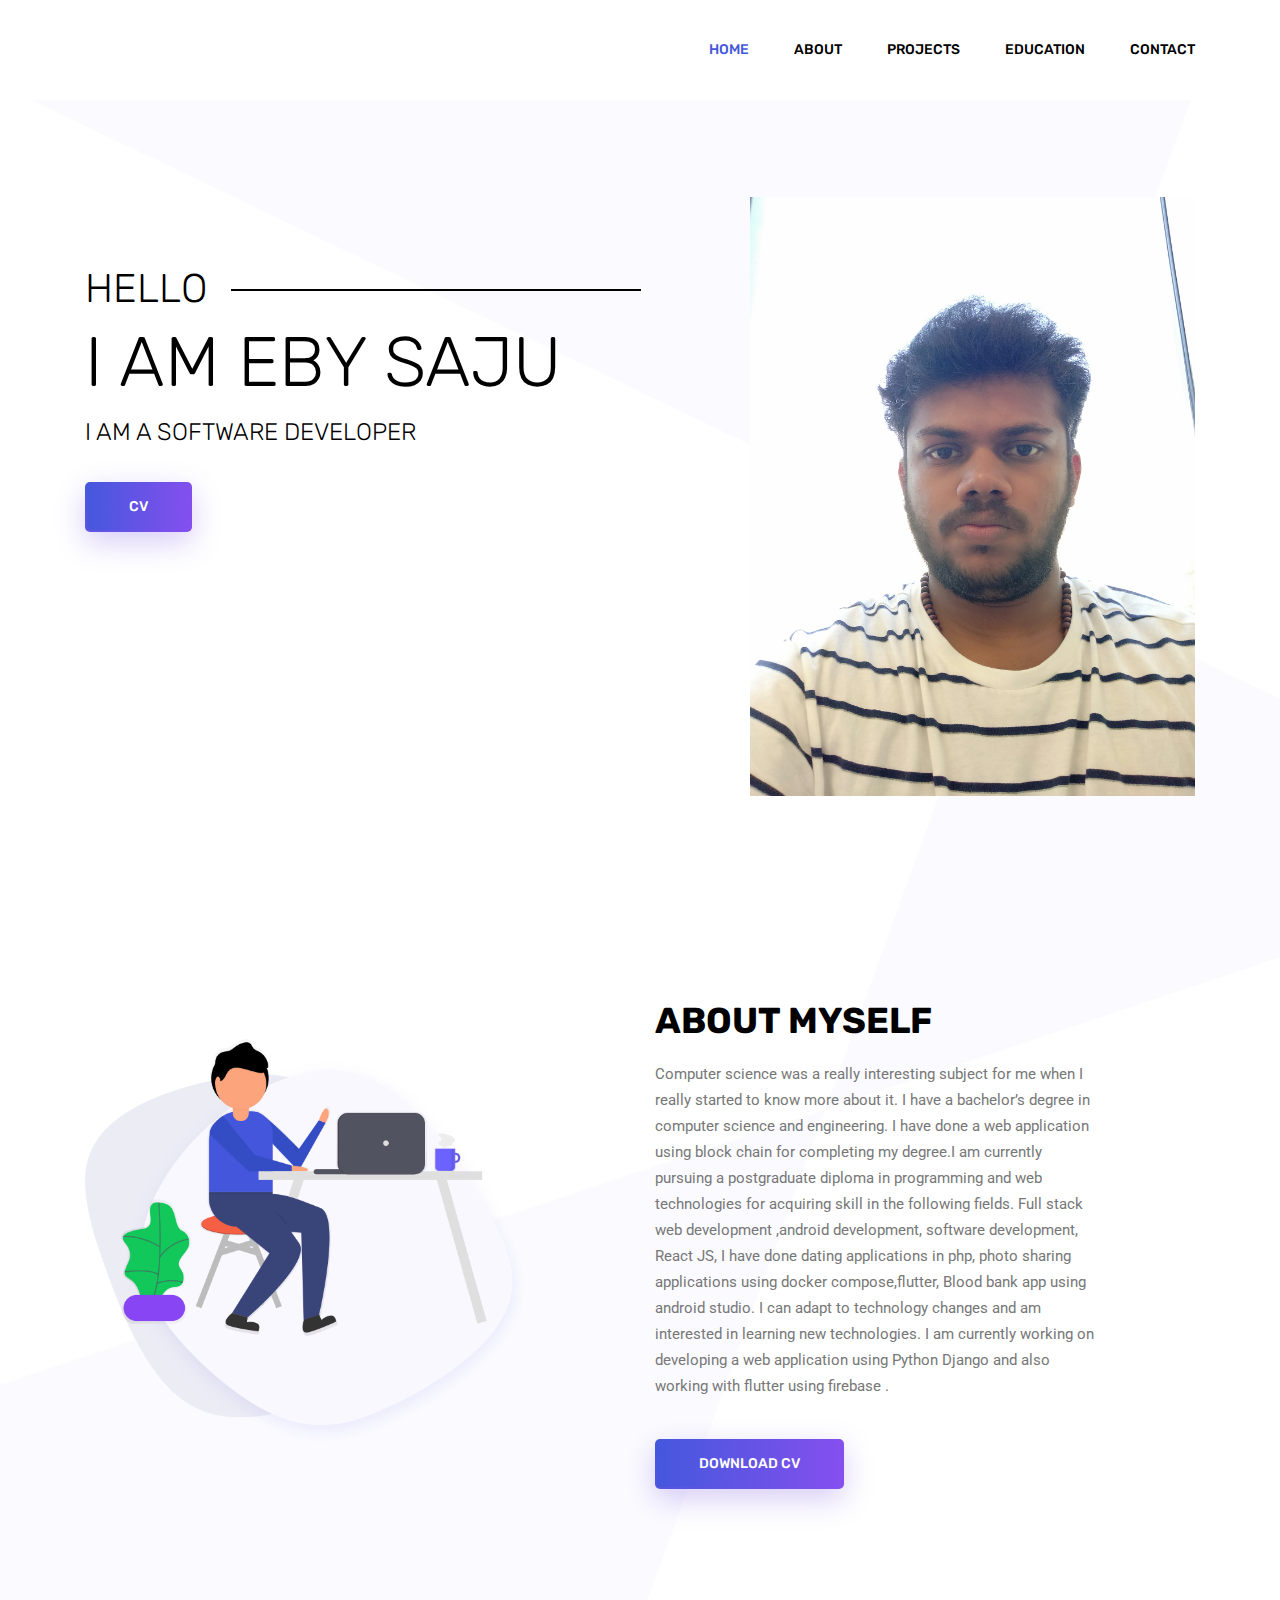
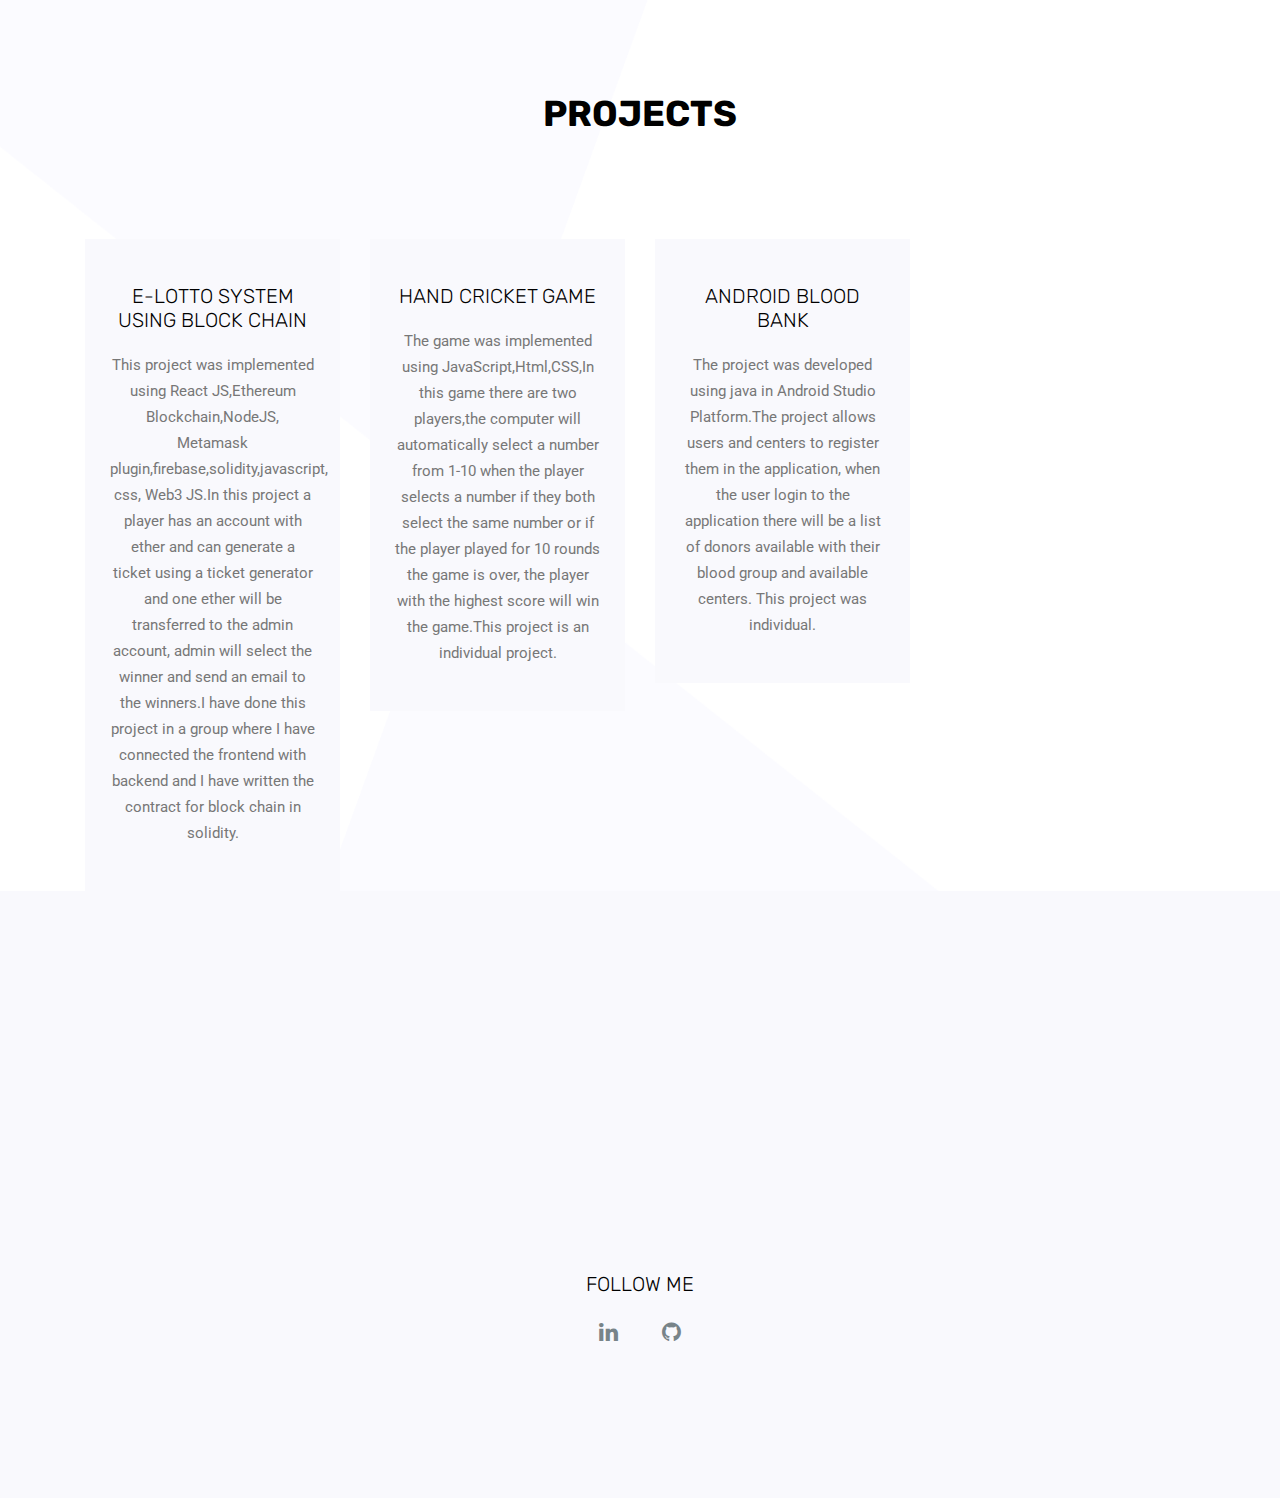
==== index.html @ 3477c59a "portfolio" ====
<!doctype html>
<html lang="en">

<head>
	<!-- Required meta tags -->
	<meta charset="utf-8">
	<meta name="viewport" content="width=device-width, initial-scale=1, shrink-to-fit=no">
	<link rel="icon" href="img/favicon.png" type="image/png">
	<title>Eby Saju| Portfolio</title>
	<!-- Bootstrap CSS -->
	<link rel="stylesheet" href="css/bootstrap.css">
	<link rel="stylesheet" href="vendors/linericon/style.css">
	<link rel="stylesheet" href="css/font-awesome.min.css">
	<link rel="stylesheet" href="vendors/owl-carousel/owl.carousel.min.css">
	<link rel="stylesheet" href="css/magnific-popup.css">
	<link rel="stylesheet" href="vendors/nice-select/css/nice-select.css">
	<!-- main css -->
	<link rel="stylesheet" href="css/style.css">
</head>

<body>

	<!--================ Start Header Area =================-->
	<header class="header_area">
		<div class="main_menu">
			<nav class="navbar navbar-expand-lg navbar-light">
				<div class="container">
					
					<button class="navbar-toggler" type="button" data-toggle="collapse" data-target="#navbarSupportedContent"
					 aria-controls="navbarSupportedContent" aria-expanded="false" aria-label="Toggle navigation">
						<span class="icon-bar"></span>
						<span class="icon-bar"></span>
						<span class="icon-bar"></span>
					</button>
					<!-- Collect the nav links, forms, and other content for toggling -->
					<div class="collapse navbar-collapse offset" id="navbarSupportedContent">
						<ul class="nav navbar-nav menu_nav justify-content-end">
							<li class="nav-item active"><a class="nav-link" href="index.html">Home</a></li>
							<li class="nav-item"><a class="nav-link" href="about.html">About</a></li>
							<li class="nav-item"><a class="nav-link" href="services.html">Projects</a></li>
							<li class="nav-item"><a class="nav-link" href="education.html">Education</a></li>
				
							<li class="nav-item"><a class="nav-link" href="contact.html">Contact</a></li>
						</ul>
					</div>
				</div>
			</nav>
		</div>
	</header>
	<!--================ End Header Area =================-->

	<!--================ Start Home Banner Area =================-->
	<section class="home_banner_area">
		<div class="banner_inner">
			<div class="container">
				<div class="row">
					<div class="col-lg-7">
						<div class="banner_content">
							<h3 class="text-uppercase">Hello</h3>
							<h1 class="text-uppercase">I am Eby Saju</h1>
							<h5 class="text-uppercase"> I am a software developer</h5>
							<div class="d-flex align-items-center">
								<a class="primary_btn" href="img/EbySaju_CV.pdf"><span>CV</span></a>
								
							</div>
						</div>
					</div>
					<div class="col-lg-5">
						<div class="home_right_img">
							<img class="" src="img/banner/eby.jpg" alt=" ">
						</div>
					</div>
				</div>
			</div>
		</div>
	</section>
	<!--================ End Home Banner Area =================-->

	<!--================ Start About Us Area =================-->
	<section class="about_area section_gap">
		<div class="container">
			<div class="row justify-content-start align-items-center">
				<div class="col-lg-5">
					<div class="about_img">
						<img class="" src="img/about-us.png" alt="">
					</div>
				</div>

				<div class="offset-lg-1 col-lg-5">
					<div class="main_title text-left">
						<h2>
							about 
							myself</h2>
						
						<p>
							Computer science was a really interesting subject for me when I really started to know more about it. I have a  bachelor’s degree  in computer science and engineering. I have done a web application using block chain for completing my degree.I am currently pursuing a postgraduate diploma  in programming and web technologies for acquiring skill in the following fields. Full stack web development ,android development, software development, React JS, I have done dating applications in php, photo sharing applications using docker compose,flutter, Blood bank app using android studio. I can adapt to technology changes and am interested in learning new technologies. I am currently working on developing a web application using  Python Django and also working with flutter using firebase .

						</p>
						<a class="primary_btn" href="img/EbySaju_CV.pdf"><span>Download CV</span></a>
					</div>
				</div>
			</div>
		</div>
	</section>
	<!--================ End About Us Area =================-->

	<!--================ Srart Brand Area =================-->
	
	<!--================ End Brand Area =================-->

	<!--================ Start Features Area =================-->
	<section class="features_area">
		<div class="container">
			<div class="row justify-content-center">
				<div class="col-lg-8 text-center">
					<div class="main_title">
						<h2>Projects </h2>
						
					</div>
				</div>
			</div>
			<div class="row feature_inner">
				<div class="col-lg-3 col-md-6">
					<div class="feature_item">
						<!--<img src="img/services/s1.png" alt="">-->
						<h4>E-Lotto System Using Block Chain</h4>
						<p>This project was implemented using React JS,Ethereum Blockchain,NodeJS, 
						Metamask plugin,firebase,solidity,javascript, css,
						Web3 JS.In this project a player has an account with ether and can generate a ticket using a ticket generator and one ether will be transferred to the admin account, admin will select the winner and send an email to the winners.I have done this project in a group where I have connected the frontend with backend and I have written the contract for block chain in solidity.
						</p>
					</div>
				</div>
				<div class="col-lg-3 col-md-6">
					<div class="feature_item">
						<!--<img src="img/services/s2.png" alt="">-->
						<h4> Hand Cricket game </h4>
						<p>The game was implemented using JavaScript,Html,CSS,In this game there are two players,the computer will automatically select a number from 1-10  when the player selects a number if they both select the same number or if the player played for 10 rounds the game is over, the player with the highest score will win the game.This project is an individual project.
						</p>
					</div>
				</div>
				<div class="col-lg-3 col-md-6">
					<div class="feature_item">
						<!--<img src="img/services/s3.png" alt="">-->
						<h4>Android Blood Bank </h4>
						<p>The project was developed using java in Android Studio Platform.The project allows users and centers to register them in the application, when the user login to the application  there will be a  list of donors available with their blood group and available centers. This project was individual.</p>
					</div>
				</div>
				
			</div>
		</div>
	</section>
	
	<!--================End Portfolio Area =================-->

	<!--================ Start Testimonial Area =================-->

	<!--================ End Testimonial Area =================-->

	<!--================ Start Newsletter Area =================-->
	
	<!--================ End Newsletter Area =================-->

	<!--================Footer Area =================-->
	<footer class="footer_area">
		<div class="container">
			<div class="row justify-content-center">
				<div class="col-lg-12">
					<div class="footer_top flex-column">
						<div class="footer_logo">
							<a href="#">
								<img src="img/logo.png" alt="">
							</a>
							<h4>Follow Me</h4>
						</div>
						<div class="footer_social">
							<a href="https://www.linkedin.com/in/ebysaju/"><i class="fa fa-linkedin"></i></a>
							<a href="https://github.com/EBYSAJU"><i class="fa fa-github"></i></a>
							
						</div>
					</div>
				</div>
			</div>
			
		</div>
	</footer>
	<!--================End Footer Area =================-->

	<!-- Optional JavaScript -->
	<!-- jQuery first, then Popper.js, then Bootstrap JS -->
	<script src="js/jquery-3.2.1.min.js"></script>
	<script src="js/popper.js"></script>
	<script src="js/bootstrap.min.js"></script>
	<script src="js/stellar.js"></script>
	<script src="js/jquery.magnific-popup.min.js"></script>
	<script src="vendors/nice-select/js/jquery.nice-select.min.js"></script>
	<script src="vendors/isotope/imagesloaded.pkgd.min.js"></script>
	<script src="vendors/isotope/isotope-min.js"></script>
	<script src="vendors/owl-carousel/owl.carousel.min.js"></script>
	<script src="js/jquery.ajaxchimp.min.js"></script>
	<script src="js/mail-script.js"></script>
	<!--gmaps Js-->
	<script src="https://maps.googleapis.com/maps/api/js?key=AIzaSyCjCGmQ0Uq4exrzdcL6rvxywDDOvfAu6eE"></script>
	<script src="js/gmaps.min.js"></script>
	<script src="js/theme.js"></script>
</body>

</html>
---- vendors/linericon/style.css ----
@font-face {
	font-family: 'Linearicons-Free';
	src:url('fonts/Linearicons-Free.eot?w118d');
	src:url('fonts/Linearicons-Free.eot?#iefixw118d') format('embedded-opentype'),
		url('fonts/Linearicons-Free.woff2?w118d') format('woff2'),
		url('fonts/Linearicons-Free.woff?w118d') format('woff'),
		url('fonts/Linearicons-Free.ttf?w118d') format('truetype'),
		url('fonts/Linearicons-Free.svg?w118d#Linearicons-Free') format('svg');
	font-weight: normal;
	font-style: normal;
}

.lnr {
	font-family: 'Linearicons-Free';
	speak: none;
	font-style: normal;
	font-weight: normal;
	font-variant: normal;
	text-transform: none;
	line-height: 1;

	/* Better Font Rendering =========== */
	-webkit-font-smoothing: antialiased;
	-moz-osx-font-smoothing: grayscale;
}

.lnr-home:before {
	content: "\e800";
}
.lnr-apartment:before {
	content: "\e801";
}
.lnr-pencil:before {
	content: "\e802";
}
.lnr-magic-wand:before {
	content: "\e803";
}
.lnr-drop:before {
	content: "\e804";
}
.lnr-lighter:before {
	content: "\e805";
}
.lnr-poop:before {
	content: "\e806";
}
.lnr-sun:before {
	content: "\e807";
}
.lnr-moon:before {
	content: "\e808";
}
.lnr-cloud:before {
	content: "\e809";
}
.lnr-cloud-upload:before {
	content: "\e80a";
}
.lnr-cloud-download:before {
	content: "\e80b";
}
.lnr-cloud-sync:before {
	content: "\e80c";
}
.lnr-cloud-check:before {
	content: "\e80d";
}
.lnr-database:before {
	content: "\e80e";
}
.lnr-lock:before {
	content: "\e80f";
}
.lnr-cog:before {
	content: "\e810";
}
.lnr-trash:before {
	content: "\e811";
}
.lnr-dice:before {
	content: "\e812";
}
.lnr-heart:before {
	content: "\e813";
}
.lnr-star:before {
	content: "\e814";
}
.lnr-star-half:before {
	content: "\e815";
}
.lnr-star-empty:before {
	content: "\e816";
}
.lnr-flag:before {
	content: "\e817";
}
.lnr-envelope:before {
	content: "\e818";
}
.lnr-paperclip:before {
	content: "\e819";
}
.lnr-inbox:before {
	content: "\e81a";
}
.lnr-eye:before {
	content: "\e81b";
}
.lnr-printer:before {
	content: "\e81c";
}
.lnr-file-empty:before {
	content: "\e81d";
}
.lnr-file-add:before {
	content: "\e81e";
}
.lnr-enter:before {
	content: "\e81f";
}
.lnr-exit:before {
	content: "\e820";
}
.lnr-graduation-hat:before {
	content: "\e821";
}
.lnr-license:before {
	content: "\e822";
}
.lnr-music-note:before {
	content: "\e823";
}
.lnr-film-play:before {
	content: "\e824";
}
.lnr-camera-video:before {
	content: "\e825";
}
.lnr-camera:before {
	content: "\e826";
}
.lnr-picture:before {
	content: "\e827";
}
.lnr-book:before {
	content: "\e828";
}
.lnr-bookmark:before {
	content: "\e829";
}
.lnr-user:before {
	content: "\e82a";
}
.lnr-users:before {
	content: "\e82b";
}
.lnr-shirt:before {
	content: "\e82c";
}
.lnr-store:before {
	content: "\e82d";
}
.lnr-cart:before {
	content: "\e82e";
}
.lnr-tag:before {
	content: "\e82f";
}
.lnr-phone-handset:before {
	content: "\e830";
}
.lnr-phone:before {
	content: "\e831";
}
.lnr-pushpin:before {
	content: "\e832";
}
.lnr-map-marker:before {
	content: "\e833";
}
.lnr-map:before {
	content: "\e834";
}
.lnr-location:before {
	content: "\e835";
}
.lnr-calendar-full:before {
	content: "\e836";
}
.lnr-keyboard:before {
	content: "\e837";
}
.lnr-spell-check:before {
	content: "\e838";
}
.lnr-screen:before {
	content: "\e839";
}
.lnr-smartphone:before {
	content: "\e83a";
}
.lnr-tablet:before {
	content: "\e83b";
}
.lnr-laptop:before {
	content: "\e83c";
}
.lnr-laptop-phone:before {
	content: "\e83d";
}
.lnr-power-switch:before {
	content: "\e83e";
}
.lnr-bubble:before {
	content: "\e83f";
}
.lnr-heart-pulse:before {
	content: "\e840";
}
.lnr-construction:before {
	content: "\e841";
}
.lnr-pie-chart:before {
	content: "\e842";
}
.lnr-chart-bars:before {
	content: "\e843";
}
.lnr-gift:before {
	content: "\e844";
}
.lnr-diamond:before {
	content: "\e845";
}
.lnr-linearicons:before {
	content: "\e846";
}
.lnr-dinner:before {
	content: "\e847";
}
.lnr-coffee-cup:before {
	content: "\e848";
}
.lnr-leaf:before {
	content: "\e849";
}
.lnr-paw:before {
	content: "\e84a";
}
.lnr-rocket:before {
	content: "\e84b";
}
.lnr-briefcase:before {
	content: "\e84c";
}
.lnr-bus:before {
	content: "\e84d";
}
.lnr-car:before {
	content: "\e84e";
}
.lnr-train:before {
	content: "\e84f";
}
.lnr-bicycle:before {
	content: "\e850";
}
.lnr-wheelchair:before {
	content: "\e851";
}
.lnr-select:before {
	content: "\e852";
}
.lnr-earth:before {
	content: "\e853";
}
.lnr-smile:before {
	content: "\e854";
}
.lnr-sad:before {
	content: "\e855";
}
.lnr-neutral:before {
	content: "\e856";
}
.lnr-mustache:before {
	content: "\e857";
}
.lnr-alarm:before {
	content: "\e858";
}
.lnr-bullhorn:before {
	content: "\e859";
}
.lnr-volume-high:before {
	content: "\e85a";
}
.lnr-volume-medium:before {
	content: "\e85b";
}
.lnr-volume-low:before {
	content: "\e85c";
}
.lnr-volume:before {
	content: "\e85d";
}
.lnr-mic:before {
	content: "\e85e";
}
.lnr-hourglass:before {
	content: "\e85f";
}
.lnr-undo:before {
	content: "\e860";
}
.lnr-redo:before {
	content: "\e861";
}
.lnr-sync:before {
	content: "\e862";
}
.lnr-history:before {
	content: "\e863";
}
.lnr-clock:before {
	content: "\e864";
}
.lnr-download:before {
	content: "\e865";
}
.lnr-upload:before {
	content: "\e866";
}
.lnr-enter-down:before {
	content: "\e867";
}
.lnr-exit-up:before {
	content: "\e868";
}
.lnr-bug:before {
	content: "\e869";
}
.lnr-code:before {
	content: "\e86a";
}
.lnr-link:before {
	content: "\e86b";
}
.lnr-unlink:before {
	content: "\e86c";
}
.lnr-thumbs-up:before {
	content: "\e86d";
}
.lnr-thumbs-down:before {
	content: "\e86e";
}
.lnr-magnifier:before {
	content: "\e86f";
}
.lnr-cross:before {
	content: "\e870";
}
.lnr-menu:before {
	content: "\e871";
}
.lnr-list:before {
	content: "\e872";
}
.lnr-chevron-up:before {
	content: "\e873";
}
.lnr-chevron-down:before {
	content: "\e874";
}
.lnr-chevron-left:before {
	content: "\e875";
}
.lnr-chevron-right:before {
	content: "\e876";
}
.lnr-arrow-up:before {
	content: "\e877";
}
.lnr-arrow-down:before {
	content: "\e878";
}
.lnr-arrow-left:before {
	content: "\e879";
}
.lnr-arrow-right:before {
	content: "\e87a";
}
.lnr-move:before {
	content: "\e87b";
}
.lnr-warning:before {
	content: "\e87c";
}
.lnr-question-circle:before {
	content: "\e87d";
}
.lnr-menu-circle:before {
	content: "\e87e";
}
.lnr-checkmark-circle:before {
	content: "\e87f";
}
.lnr-cross-circle:before {
	content: "\e880";
}
.lnr-plus-circle:before {
	content: "\e881";
}
.lnr-circle-minus:before {
	content: "\e882";
}
.lnr-arrow-up-circle:before {
	content: "\e883";
}
.lnr-arrow-down-circle:before {
	content: "\e884";
}
.lnr-arrow-left-circle:before {
	content: "\e885";
}
.lnr-arrow-right-circle:before {
	content: "\e886";
}
.lnr-chevron-up-circle:before {
	content: "\e887";
}
.lnr-chevron-down-circle:before {
	content: "\e888";
}
.lnr-chevron-left-circle:before {
	content: "\e889";
}
.lnr-chevron-right-circle:before {
	content: "\e88a";
}
.lnr-crop:before {
	content: "\e88b";
}
.lnr-frame-expand:before {
	content: "\e88c";
}
.lnr-frame-contract:before {
	content: "\e88d";
}
.lnr-layers:before {
	content: "\e88e";
}
.lnr-funnel:before {
	content: "\e88f";
}
.lnr-text-format:before {
	content: "\e890";
}
.lnr-text-format-remove:before {
	content: "\e891";
}
.lnr-text-size:before {
	content: "\e892";
}
.lnr-bold:before {
	content: "\e893";
}
.lnr-italic:before {
	content: "\e894";
}
.lnr-underline:before {
	content: "\e895";
}
.lnr-strikethrough:before {
	content: "\e896";
}
.lnr-highlight:before {
	content: "\e897";
}
.lnr-text-align-left:before {
	content: "\e898";
}
.lnr-text-align-center:before {
	content: "\e899";
}
.lnr-text-align-right:before {
	content: "\e89a";
}
.lnr-text-align-justify:before {
	content: "\e89b";
}
.lnr-line-spacing:before {
	content: "\e89c";
}
.lnr-indent-increase:before {
	content: "\e89d";
}
.lnr-indent-decrease:before {
	content: "\e89e";
}
.lnr-pilcrow:before {
	content: "\e89f";
}
.lnr-direction-ltr:before {
	content: "\e8a0";
}
.lnr-direction-rtl:before {
	content: "\e8a1";
}
.lnr-page-break:before {
	content: "\e8a2";
}
.lnr-sort-alpha-asc:before {
	content: "\e8a3";
}
.lnr-sort-amount-asc:before {
	content: "\e8a4";
}
.lnr-hand:before {
	content: "\e8a5";
}
.lnr-pointer-up:before {
	content: "\e8a6";
}
.lnr-pointer-right:before {
	content: "\e8a7";
}
.lnr-pointer-down:before {
	content: "\e8a8";
}
.lnr-pointer-left:before {
	content: "\e8a9";
}
---- vendors/nice-select/css/nice-select.css ----
.nice-select {
  -webkit-tap-highlight-color: transparent;
  background-color: #fff;
  border-radius: 5px;
  border: solid 1px #e8e8e8;
  box-sizing: border-box;
  clear: both;
  cursor: pointer;
  display: block;
  float: left;
  font-family: inherit;
  font-size: 14px;
  font-weight: normal;
  height: 42px;
  line-height: 40px;
  outline: none;
  padding-left: 18px;
  padding-right: 30px;
  position: relative;
  text-align: left !important;
  -webkit-transition: all 0.2s ease-in-out;
  transition: all 0.2s ease-in-out;
  -webkit-user-select: none;
     -moz-user-select: none;
      -ms-user-select: none;
          user-select: none;
  white-space: nowrap;
  width: auto; }
  .nice-select:hover {
    border-color: #dbdbdb; }
  .nice-select:active, .nice-select.open, .nice-select:focus {
    border-color: #999; }
  .nice-select:after {
    border-bottom: 2px solid #999;
    border-right: 2px solid #999;
    content: '';
    display: block;
    height: 5px;
    margin-top: -4px;
    pointer-events: none;
    position: absolute;
    right: 12px;
    top: 50%;
    -webkit-transform-origin: 66% 66%;
        -ms-transform-origin: 66% 66%;
            transform-origin: 66% 66%;
    -webkit-transform: rotate(45deg);
        -ms-transform: rotate(45deg);
            transform: rotate(45deg);
    -webkit-transition: all 0.15s ease-in-out;
    transition: all 0.15s ease-in-out;
    width: 5px; }
  .nice-select.open:after {
    -webkit-transform: rotate(-135deg);
        -ms-transform: rotate(-135deg);
            transform: rotate(-135deg); }
  .nice-select.open .list {
    opacity: 1;
    pointer-events: auto;
    -webkit-transform: scale(1) translateY(0);
        -ms-transform: scale(1) translateY(0);
            transform: scale(1) translateY(0); }
  .nice-select.disabled {
    border-color: #ededed;
    color: #999;
    pointer-events: none; }
    .nice-select.disabled:after {
      border-color: #cccccc; }
  .nice-select.wide {
    width: 100%; }
    .nice-select.wide .list {
      left: 0 !important;
      right: 0 !important; }
  .nice-select.right {
    float: right; }
    .nice-select.right .list {
      left: auto;
      right: 0; }
  .nice-select.small {
    font-size: 12px;
    height: 36px;
    line-height: 34px; }
    .nice-select.small:after {
      height: 4px;
      width: 4px; }
    .nice-select.small .option {
      line-height: 34px;
      min-height: 34px; }
  .nice-select .list {
    background-color: #fff;
    border-radius: 5px;
    box-shadow: 0 0 0 1px rgba(68, 68, 68, 0.11);
    box-sizing: border-box;
    margin-top: 4px;
    opacity: 0;
    overflow: hidden;
    padding: 0;
    pointer-events: none;
    position: absolute;
    top: 100%;
    left: 0;
    -webkit-transform-origin: 50% 0;
        -ms-transform-origin: 50% 0;
            transform-origin: 50% 0;
    -webkit-transform: scale(0.75) translateY(-21px);
        -ms-transform: scale(0.75) translateY(-21px);
            transform: scale(0.75) translateY(-21px);
    -webkit-transition: all 0.2s cubic-bezier(0.5, 0, 0, 1.25), opacity 0.15s ease-out;
    transition: all 0.2s cubic-bezier(0.5, 0, 0, 1.25), opacity 0.15s ease-out;
    z-index: 9; }
    .nice-select .list:hover .option:not(:hover) {
      background-color: transparent !important; }
  .nice-select .option {
    cursor: pointer;
    font-weight: 400;
    line-height: 40px;
    list-style: none;
    min-height: 40px;
    outline: none;
    padding-left: 18px;
    padding-right: 29px;
    text-align: left;
    -webkit-transition: all 0.2s;
    transition: all 0.2s; }
    .nice-select .option:hover, .nice-select .option.focus, .nice-select .option.selected.focus {
      background-color: #f6f6f6; }
    .nice-select .option.selected {
      font-weight: bold; }
    .nice-select .option.disabled {
      background-color: transparent;
      color: #999;
      cursor: default; }

.no-csspointerevents .nice-select .list {
  display: none; }

.no-csspointerevents .nice-select.open .list {
  display: block; }
---- css/style.css ----
/*----------------------------------------------------
@File: Default Styles
@Author: SPONDON IT

This file contains the styling for the actual theme, this
is the file you need to edit to change the look of the
theme.
---------------------------------------------------- */
/*=====================================================================
@Template Name: HostHub Construction 
@Developed By: Naim Lasker
Author E-mail: naimlasker@gmail.com

=====================================================================*/
/*----------------------------------------------------*/
/*font Variables*/
/*Color Variables*/
/*=================== fonts ====================*/
@import url("https://fonts.googleapis.com/css?family=Roboto:400,500|Rubik:500,700");
/*---------------------------------------------------- */
/*----------------------------------------------------*/
/* Medium Layout: 1280px */
/* Tablet Layout: 768px */
/* Mobile Layout: 320px */
/* Wide Mobile Layout: 480px */
/*---------------------------------------------------- */
/*----------------------------------------------------*/
body {
  line-height: 26px;
  font-size: 15px;
  font-family: "Roboto", sans-serif;
  font-weight: 400;
  color: #777777;
  background: url(../img/body-bg.png) no-repeat center; }

h1,
h2,
h3,
h4,
h5,
h6 {
  font-family: "Rubik", sans-serif;
  font-weight: 300;
  color: #000000; }

.list {
  list-style: none;
  margin: 0px;
  padding: 0px; }

a {
  text-decoration: none;
  transition: all 0.3s ease-in-out; }
  a:hover, a:focus {
    text-decoration: none;
    outline: none; }

button:focus {
  outline: none;
  box-shadow: none; }

.mt-25 {
  margin-top: 25px; }

.p0 {
  padding-left: 0px;
  padding-right: 0px; }

.white_bg {
  background: #fff !important; }

.mb-50 {
  margin-bottom: 50px; }

.ml-15 {
  margin-left: 15px; }

.ml-20 {
  margin-left: 20px; }

.mt-50 {
  margin-top: 50px; }

/*---------------------------------------------------- */
/*----------------------------------------------------*/
.section_gap {
  padding: 200px 0; }
  @media (max-width: 1199px) {
    .section_gap {
      padding: 80px 0; } }

.section_gap_top {
  padding-top: 200px; }
  @media (max-width: 1199px) {
    .section_gap_top {
      padding-top: 80px; } }

.section_gap_bottom {
  padding-bottom: 200px; }
  @media (max-width: 1199px) {
    .section_gap_bottom {
      padding-bottom: 80px; } }

/* Main Title Area css
============================================================================================ */
.main_title {
  text-align: center;
  margin-bottom: 100px; }
  @media (max-width: 1199px) {
    .main_title {
      margin-bottom: 50px; } }
  .main_title h2 {
    font-size: 36px;
    font-weight: 700;
    margin-bottom: 15px;
    line-height: 50px;
    text-transform: uppercase; }
    @media (max-width: 991px) {
      .main_title h2 br {
        display: none; } }
    @media (max-width: 767px) {
      .main_title h2 {
        font-size: 30px;
        line-height: 34px; } }
  .main_title p {
    margin-bottom: 0px; }
    @media (max-width: 991px) {
      .main_title p br {
        display: none; } }
  .main_title.white h2 {
    color: #fff; }
  .main_title.white p {
    color: #fff;
    opacity: .6; }

/* End Main Title Area css
============================================================================================ */
/* Start Gradient Area css
============================================================================================ */
.gradient-bg, .header_area .navbar .nav .nav-item.submenu ul .nav-item:hover .nav-link, .blog_right_sidebar .widget_title, .blog_right_sidebar .newsletter_widget .bbtns, .blog_right_sidebar .tag_cloud_widget ul li a:hover, .blog-pagination .page-item.active .page-link, .blog-pagination .page-link:hover, .comments-area .btn-reply:hover {
  background: -webkit-linear-gradient(90deg, #4458dc 0%, #854fee 100%);
  background: -moz-linear-gradient(90deg, #4458dc 0%, #854fee 100%);
  background: -o-linear-gradient(90deg, #4458dc 0%, #854fee 100%);
  background: linear-gradient(90deg, #4458dc 0%, #854fee 100%); }

.border-gradient {
  border-image: -webkit-linear-gradient(90deg, #4458dc 0%, #854fee 100%);
  border-image: -moz-linear-gradient(90deg, #4458dc 0%, #854fee 100%);
  border-image: -o-linear-gradient(90deg, #4458dc 0%, #854fee 100%);
  border-image: linear-gradient(90deg, #4458dc 0%, #854fee 100%); }

.gradient-bg2 {
  background: -webkit-linear-gradient(90deg, #4458dc 0%, #854fee 100%);
  background: -moz-linear-gradient(90deg, #4458dc 0%, #854fee 100%);
  background: -o-linear-gradient(90deg, #4458dc 0%, #854fee 100%);
  background: linear-gradient(90deg, #4458dc 0%, #854fee 100%); }

.gradient-color, .contact_info .info_item i {
  background: -webkit-linear-gradient(90deg, #4458dc 0%, #854fee 100%);
  background: -moz-linear-gradient(90deg, #4458dc 0%, #854fee 100%);
  background: -o-linear-gradient(90deg, #4458dc 0%, #854fee 100%);
  background: linear-gradient(90deg, #4458dc 0%, #854fee 100%);
  -webkit-background-clip: text;
  -webkit-text-fill-color: transparent; }

/* End Gradient Area css
============================================================================================ */
.primary_btn {
  display: inline-block;
  color: #fff;
  letter-spacing: 0px;
  font-family: "Rubik", sans-serif;
  font-weight: 500;
  font-size: 14px;
  line-height: 46px;
  outline: none !important;
  text-align: center;
  cursor: pointer;
  text-transform: uppercase;
  border-radius: 5px;
  background-origin: border-box;
  background-clip: content-box, border-box;
  background-image: linear-gradient(to right, #4458dc 0%, #854fee 100%), radial-gradient(circle at top left, #4458dc, #854fee);
  border: double 2px transparent;
  box-shadow: 0px 10px 30px rgba(118, 85, 225, 0.3); }
  .primary_btn span {
    padding: 0 42px; }
  .primary_btn.tr-bg {
    background-image: linear-gradient(#ffffff, #ffffff), radial-gradient(circle at top left, #4458dc, #854fee);
    border: 2px solid transparent;
    color: #222222;
    box-shadow: none; }
    .primary_btn.tr-bg:hover {
      background-image: linear-gradient(to right, #4458dc 0%, #854fee 100%), radial-gradient(circle at top left, #4458dc, #854fee);
      border: double 2px transparent;
      color: #ffffff;
      box-shadow: 0px 10px 30px rgba(118, 85, 225, 0.3); }
  .primary_btn:hover {
    background-image: linear-gradient(#ffffff, #ffffff), radial-gradient(circle at top left, #4458dc, #854fee);
    border: 2px solid #854fee;
    color: #222222;
    box-shadow: none;
    background-clip: border-box; }

.overlay {
  position: absolute;
  left: 0;
  top: 0;
  height: 100%;
  width: 100%; }

/*---------------------------------------------------- */
/*----------------------------------------------------*/
.header_area {
  position: absolute;
  width: 100%;
  z-index: 9999;
  background: #ffffff; }
  .header_area .menu_nav {
    width: 100%; }
  .header_area .navbar {
    background: transparent;
    padding: 0px;
    border: 0px;
    border-radius: 0px;
    width: 100%; }
    .header_area .navbar .nav .nav-item {
      margin-right: 45px; }
      .header_area .navbar .nav .nav-item .nav-link {
        font: 500 14px/100px "Rubik", sans-serif;
        text-transform: uppercase;
        color: #000000;
        padding: 0px;
        display: inline-block; }
        .header_area .navbar .nav .nav-item .nav-link:after {
          display: none; }
      .header_area .navbar .nav .nav-item:hover .nav-link, .header_area .navbar .nav .nav-item.active .nav-link {
        color: #4458dc; }
      .header_area .navbar .nav .nav-item.submenu {
        position: relative; }
        .header_area .navbar .nav .nav-item.submenu ul {
          border: none;
          padding: 0px;
          border-radius: 0px;
          box-shadow: none;
          margin: 0px;
          background: #fff; }
          @media (min-width: 992px) {
            .header_area .navbar .nav .nav-item.submenu ul {
              position: absolute;
              top: 120%;
              left: 0px;
              min-width: 200px;
              text-align: left;
              opacity: 0;
              transition: all 300ms ease-in;
              visibility: hidden;
              display: block;
              border: none;
              padding: 0px;
              border-radius: 0px;
              box-shadow: 0px 10px 30px 0px rgba(0, 0, 0, 0.1); } }
          .header_area .navbar .nav .nav-item.submenu ul:before {
            content: "";
            width: 0;
            height: 0;
            border-style: solid;
            border-width: 10px 10px 0 10px;
            border-color: #eeeeee transparent transparent transparent;
            position: absolute;
            right: 24px;
            top: 45px;
            z-index: 3;
            opacity: 0;
            transition: all 400ms linear; }
          .header_area .navbar .nav .nav-item.submenu ul .nav-item {
            display: block;
            float: none;
            margin-right: 0px;
            border-bottom: 1px solid #ededed;
            margin-left: 0px;
            transition: all 0.4s linear; }
            .header_area .navbar .nav .nav-item.submenu ul .nav-item .nav-link {
              line-height: 45px;
              color: #000000;
              padding: 0px 30px;
              transition: all 150ms linear;
              display: block;
              text-transform: capitalize;
              margin-right: 0px; }
            .header_area .navbar .nav .nav-item.submenu ul .nav-item:last-child {
              border-bottom: none; }
            .header_area .navbar .nav .nav-item.submenu ul .nav-item:hover .nav-link {
              color: #fff; }
        @media (min-width: 992px) {
          .header_area .navbar .nav .nav-item.submenu:hover ul {
            visibility: visible;
            opacity: 1;
            top: 100%; } }
        .header_area .navbar .nav .nav-item.submenu:hover ul .nav-item {
          margin-top: 0px; }
      .header_area .navbar .nav .nav-item:last-child {
        margin-right: 0px; }
  .header_area.navbar_fixed .main_menu {
    position: fixed;
    width: 100%;
    top: -70px;
    left: 0;
    right: 0;
    background: #ffffff;
    transform: translateY(70px);
    transition: transform 500ms ease, background 500ms ease;
    -webkit-transition: transform 500ms ease, background 500ms ease;
    box-shadow: 0px 3px 16px 0px rgba(0, 0, 0, 0.1); }
    .header_area.navbar_fixed .main_menu .navbar .nav .nav-item .nav-link {
      line-height: 70px; }
  @media (min-width: 992px) {
    .header_area.white_menu .navbar .navbar-brand img {
      display: none; }
      .header_area.white_menu .navbar .navbar-brand img + img {
        display: inline-block; } }
  @media (max-width: 991px) {
    .header_area.white_menu .navbar .navbar-brand img {
      display: inline-block; }
      .header_area.white_menu .navbar .navbar-brand img + img {
        display: none; } }
  .header_area.white_menu .navbar .nav .nav-item .nav-link {
    color: #fff; }
  .header_area.white_menu.navbar_fixed .main_menu .navbar .navbar-brand img {
    display: inline-block; }
    .header_area.white_menu.navbar_fixed .main_menu .navbar .navbar-brand img + img {
      display: none; }
  .header_area.white_menu.navbar_fixed .main_menu .navbar .nav .nav-item .nav-link {
    line-height: 70px;
    color: #000000; }

.owl-carousel.off {
  display: -ms-flexbox;
  display: flex; }

/*---------------------------------------------------- */
/*----------------------------------------------------*/
/* Home Banner Area css
============================================================================================ */
.home_banner_area {
  z-index: 1;
  background-position: center;
  background-size: cover; }
  .home_banner_area .banner_inner {
    width: 100%; }
    .home_banner_area .banner_inner .home_right_img {
      padding-top: 197px; }
      @media (max-width: 1480px) {
        .home_banner_area .banner_inner .home_right_img img {
          max-width: 100%;
          height: auto; } }
      @media (max-width: 991px) {
        .home_banner_area .banner_inner .home_right_img {
          display: none; } }
    .home_banner_area .banner_inner .col-lg-7 {
      vertical-align: middle;
      align-self: center; }
    .home_banner_area .banner_inner .banner_content {
      text-align: left; }
      @media (max-width: 991px) {
        .home_banner_area .banner_inner .banner_content {
          margin-top: 150px; } }
      .home_banner_area .banner_inner .banner_content h3 {
        font-size: 40px;
        margin-bottom: 20px;
        position: relative; }
        .home_banner_area .banner_inner .banner_content h3:after {
          content: '';
          width: 410px;
          height: 2px;
          position: absolute;
          top: 50%;
          left: 23%;
          background: #000000; }
          @media (max-width: 575px) {
            .home_banner_area .banner_inner .banner_content h3:after {
              display: none; } }
      .home_banner_area .banner_inner .banner_content h1 {
        margin-top: 20px;
        font-size: 70px;
        line-height: 60px;
        margin-bottom: 25px; }
        @media (max-width: 1024px) {
          .home_banner_area .banner_inner .banner_content h1 {
            font-size: 60px; } }
        @media (max-width: 767px) {
          .home_banner_area .banner_inner .banner_content h1 {
            font-size: 50px; } }
      .home_banner_area .banner_inner .banner_content h5 {
        font-size: 24px;
        margin-bottom: 35px; }
      .home_banner_area .banner_inner .banner_content .primary_btn {
        margin-right: 20px; }

.banner_area {
  position: relative;
  z-index: 1;
  min-height: 485px; }
  @media (max-width: 1199px) {
    .banner_area {
      min-height: 350px; } }
  .banner_area .banner_inner {
    position: relative;
    overflow: hidden;
    width: 100%;
    min-height: 485px;
    background: url(../img/banner/common-banner.png) no-repeat right bottom;
    background-size: 90% 85%;
    width: 98%;
    z-index: 1; }
    @media (max-width: 1199px) {
      .banner_area .banner_inner {
        min-height: 350px; } }
    @media (max-width: 991px) {
      .banner_area .banner_inner {
        background: #854fee;
        width: 100%; } }
    .banner_area .banner_inner .banner_content {
      margin-left: 50px;
      margin-top: 100px; }
      @media (max-width: 991px) {
        .banner_area .banner_inner .banner_content {
          margin-left: 0px;
          margin-top: 50px; } }
      .banner_area .banner_inner .banner_content h2 {
        color: #fff;
        font-size: 50px;
        font-family: "Rubik", sans-serif;
        margin-bottom: 10px;
        text-transform: uppercase;
        font-weight: 700; }
        @media (max-width: 991px) {
          .banner_area .banner_inner .banner_content h2 {
            font-size: 30px; } }
      .banner_area .banner_inner .banner_content .page_link a {
        font-size: 14px;
        color: #fff;
        font-family: "Roboto", sans-serif;
        margin-right: 20px;
        position: relative; }
        .banner_area .banner_inner .banner_content .page_link a:before {
          content: "-";
          position: absolute;
          right: -14px;
          top: 50%;
          -webkit-transform: translateY(-50%);
          -moz-transform: translateY(-50%);
          -ms-transform: translateY(-50%);
          -o-transform: translateY(-50%);
          transform: translateY(-50%); }
        .banner_area .banner_inner .banner_content .page_link a:last-child {
          margin-right: 0px; }
          .banner_area .banner_inner .banner_content .page_link a:last-child:before {
            display: none; }

/* End Home Banner Area css
============================================================================================ */
/*---------------------------------------------------- */
/*----------------------------------------------------*/
/* Latest Blog Area css
============================================================================================ */
/* End Latest Blog Area css
============================================================================================ */
.blog_btn {
  border: 1px solid #eeeeee;
  background: #f9f9ff;
  padding: 0px 32px;
  font-size: 13px;
  font-weight: 500;
  font-family: "Roboto", sans-serif;
  color: #000000;
  line-height: 34px;
  display: inline-block; }
  .blog_btn:hover {
    background: #4458dc;
    border-color: #4458dc;
    color: #fff; }

.white_bg_btn {
  background: #fff;
  display: inline-block;
  color: #000000;
  line-height: 40px;
  padding: 0px 28px;
  font-size: 14px;
  font-family: "Roboto", sans-serif;
  font-weight: 500;
  text-transform: uppercase;
  -webkit-transition: all 0.4s ease 0s;
  -moz-transition: all 0.4s ease 0s;
  -o-transition: all 0.4s ease 0s;
  transition: all 0.4s ease 0s;
  border: none; }
  .white_bg_btn:hover {
    background: #4458dc;
    color: #fff; }

/* Causes Area css
============================================================================================ */
.causes_slider .owl-dots {
  text-align: center;
  margin-top: 80px; }
  .causes_slider .owl-dots .owl-dot {
    height: 14px;
    width: 14px;
    background: #eeeeee;
    display: inline-block;
    margin-right: 7px; }
    .causes_slider .owl-dots .owl-dot:last-child {
      margin-right: 0px; }
    .causes_slider .owl-dots .owl-dot.active {
      background: #4458dc; }

.causes_item {
  background: #fff; }
  .causes_item .causes_img {
    position: relative; }
    .causes_item .causes_img .c_parcent {
      position: absolute;
      bottom: 0px;
      width: 100%;
      left: 0px;
      height: 3px;
      background: rgba(255, 255, 255, 0.5); }
      .causes_item .causes_img .c_parcent span {
        width: 70%;
        height: 3px;
        background: #4458dc;
        position: absolute;
        left: 0px;
        bottom: 0px; }
        .causes_item .causes_img .c_parcent span:before {
          content: "75%";
          position: absolute;
          right: -10px;
          bottom: 0px;
          background: #4458dc;
          color: #fff;
          padding: 0px 5px; }
  .causes_item .causes_text {
    padding: 30px 35px 40px 30px; }
    .causes_item .causes_text h4 {
      color: #000000;
      font-family: "Roboto", sans-serif;
      font-size: 18px;
      font-weight: 600;
      margin-bottom: 15px;
      cursor: pointer; }
      .causes_item .causes_text h4:hover {
        color: #4458dc; }
    .causes_item .causes_text p {
      font-size: 14px;
      line-height: 24px;
      color: #777777;
      font-weight: 300;
      margin-bottom: 0px; }
  .causes_item .causes_bottom a {
    width: 50%;
    border: 1px solid #4458dc;
    text-align: center;
    float: left;
    line-height: 50px;
    background: #4458dc;
    color: #fff;
    font-family: "Roboto", sans-serif;
    font-size: 14px;
    font-weight: 500; }
    .causes_item .causes_bottom a + a {
      border-color: #eeeeee;
      background: #fff;
      font-size: 14px;
      color: #000000; }

/* End Causes Area css
============================================================================================ */
/*================= latest_blog_area css =============*/
.single-recent-blog-post {
  margin-bottom: 30px; }
  .single-recent-blog-post .thumb {
    overflow: hidden; }
    .single-recent-blog-post .thumb img {
      transition: all 0.7s linear; }
  .single-recent-blog-post .details {
    padding-top: 30px; }
    .single-recent-blog-post .details .sec_h4 {
      line-height: 24px;
      padding: 10px 0px 13px;
      transition: all 0.3s linear; }
      .single-recent-blog-post .details .sec_h4:hover {
        color: #777777; }
  .single-recent-blog-post .date {
    font-size: 14px;
    line-height: 24px;
    font-weight: 400; }
  .single-recent-blog-post:hover img {
    transform: scale(1.23) rotate(10deg); }

.tags .tag_btn {
  font-size: 12px;
  font-weight: 500;
  line-height: 20px;
  border: 1px solid #eeeeee;
  display: inline-block;
  padding: 1px 18px;
  text-align: center;
  color: #000000; }
  .tags .tag_btn:before {
    background: #4458dc; }
  .tags .tag_btn + .tag_btn {
    margin-left: 2px; }

/*========= blog_categorie_area css ===========*/
.blog_categorie_area {
  padding-bottom: 80px; }

.categories_post {
  position: relative;
  text-align: center;
  cursor: pointer; }
  .categories_post img {
    max-width: 100%; }
  .categories_post .categories_details {
    position: absolute;
    top: 20px;
    left: 20px;
    right: 20px;
    bottom: 20px;
    background: rgba(34, 34, 34, 0.8);
    color: #fff;
    transition: all 0.3s linear;
    display: flex;
    align-items: center;
    justify-content: center; }
    .categories_post .categories_details h5 {
      margin-bottom: 0px;
      font-size: 18px;
      line-height: 26px;
      text-transform: uppercase;
      color: #fff;
      position: relative; }
    .categories_post .categories_details p {
      font-weight: 300;
      font-size: 14px;
      line-height: 26px;
      margin-bottom: 0px;
      -webkit-transition: all 0.4s ease 0s;
      -moz-transition: all 0.4s ease 0s;
      -o-transition: all 0.4s ease 0s;
      transition: all 0.4s ease 0s; }
    .categories_post .categories_details .border_line {
      margin: 10px 0px;
      background: #fff;
      width: 100%;
      height: 1px; }
  .categories_post:hover .categories_details {
    background: rgba(68, 88, 220, 0.85); }

/*============ blog_left_sidebar css ==============*/
.blog_item {
  margin-bottom: 40px; }

.blog_info {
  padding-top: 30px; }
  .blog_info .post_tag {
    padding-bottom: 20px; }
    .blog_info .post_tag a {
      font: 300 14px/21px "Roboto", sans-serif;
      color: #000000; }
      .blog_info .post_tag a:hover {
        color: #777777; }
      .blog_info .post_tag a.active {
        color: #4458dc; }
  .blog_info .blog_meta li a {
    font: 300 14px/20px "Roboto", sans-serif;
    color: #777777;
    vertical-align: middle;
    padding-bottom: 12px;
    display: inline-block; }
    .blog_info .blog_meta li a i {
      color: #000000;
      font-size: 16px;
      font-weight: 600;
      padding-left: 15px;
      line-height: 20px;
      vertical-align: middle; }
    .blog_info .blog_meta li a:hover {
      color: #4458dc; }

.blog_post img {
  max-width: 100%; }
.blog_post .primary_btn {
  line-height: 38px; }

.blog_details {
  padding-top: 20px; }
  .blog_details h2 {
    font-size: 24px;
    line-height: 36px;
    color: #000000;
    font-weight: 600;
    transition: all 0.3s linear; }
    .blog_details h2:hover {
      color: #4458dc; }
  .blog_details p {
    margin-bottom: 26px; }

.view_btn {
  font-size: 14px;
  line-height: 36px;
  display: inline-block;
  color: #000000;
  font-weight: 500;
  padding: 0px 30px;
  background: #fff; }

.blog_right_sidebar {
  border: 1px solid #eeeeee;
  background: #fafaff;
  padding: 30px; }
  .blog_right_sidebar .widget_title {
    font-size: 18px;
    line-height: 25px;
    text-align: center;
    color: #fff;
    padding: 8px 0px;
    margin-bottom: 30px; }
  .blog_right_sidebar .search_widget .input-group .form-control {
    position: relative;
    font-size: 14px;
    line-height: 29px;
    width: 100%;
    font-weight: 300;
    color: #777777;
    padding-left: 20px;
    border-radius: 45px;
    z-index: 0;
    border: double 2px transparent;
    background-image: linear-gradient(white, white), radial-gradient(circle at top left, #4458dc, #854fee);
    background-image: -webkit-linear-gradient(white, white), -webkit-radial-gradient(circle at top left, #4458dc, #854fee);
    background-image: -moz-linear-gradient(white, white), -moz-radial-gradient(circle at top left, #4458dc, #854fee);
    background-image: -ms-linear-gradient(white, white), -ms-radial-gradient(circle at top left, #4458dc, #854fee);
    background-image: -o-linear-gradient(white, white), -o-radial-gradient(circle at top left, #4458dc, #854fee);
    background-origin: border-box;
    background-clip: content-box, border-box;
    padding: 0;
    text-indent: 20px; }
    .blog_right_sidebar .search_widget .input-group .form-control.placeholder {
      color: #777777;
      text-transform: uppercase;
      font-size: 12px; }
    .blog_right_sidebar .search_widget .input-group .form-control:-moz-placeholder {
      color: #777777;
      text-transform: uppercase;
      font-size: 12px; }
    .blog_right_sidebar .search_widget .input-group .form-control::-moz-placeholder {
      color: #777777;
      text-transform: uppercase;
      font-size: 12px; }
    .blog_right_sidebar .search_widget .input-group .form-control::-webkit-input-placeholder {
      color: #777777;
      text-transform: uppercase;
      font-size: 12px; }
    .blog_right_sidebar .search_widget .input-group .form-control:focus {
      box-shadow: none; }
  .blog_right_sidebar .search_widget .input-group .btn-default {
    position: absolute;
    right: 20px;
    background: transparent;
    border: 0px;
    box-shadow: none;
    font-size: 14px;
    color: #000000;
    font-weight: 600;
    padding: 0px;
    top: 50%;
    -webkit-transform: translateY(-50%);
    -moz-transform: translateY(-50%);
    -ms-transform: translateY(-50%);
    -o-transform: translateY(-50%);
    transform: translateY(-50%);
    z-index: 1; }
  .blog_right_sidebar .author_widget {
    text-align: center; }
    .blog_right_sidebar .author_widget h4 {
      font-size: 18px;
      line-height: 20px;
      color: #000000;
      margin-bottom: 5px;
      margin-top: 30px; }
    .blog_right_sidebar .author_widget p {
      margin-bottom: 0px; }
    .blog_right_sidebar .author_widget .social_icon {
      padding: 7px 0px 15px; }
      .blog_right_sidebar .author_widget .social_icon a {
        font-size: 14px;
        color: #000000;
        transition: all 0.2s linear; }
        .blog_right_sidebar .author_widget .social_icon a + a {
          margin-left: 20px; }
        .blog_right_sidebar .author_widget .social_icon a:hover {
          color: #4458dc; }
  .blog_right_sidebar .popular_post_widget .post_item .media-body {
    justify-content: center;
    align-self: center;
    padding-left: 20px; }
    .blog_right_sidebar .popular_post_widget .post_item .media-body h3 {
      font-size: 14px;
      line-height: 20px;
      color: #000000;
      margin-bottom: 4px;
      transition: all 0.3s linear; }
      .blog_right_sidebar .popular_post_widget .post_item .media-body h3:hover {
        color: #4458dc; }
    .blog_right_sidebar .popular_post_widget .post_item .media-body p {
      font-size: 12px;
      line-height: 21px;
      margin-bottom: 0px; }
  .blog_right_sidebar .popular_post_widget .post_item + .post_item {
    margin-top: 20px; }
  .blog_right_sidebar .post_category_widget .cat-list li {
    border-bottom: 2px dotted #eee;
    transition: all 0.3s ease 0s;
    padding-bottom: 12px; }
    .blog_right_sidebar .post_category_widget .cat-list li a {
      font-size: 14px;
      line-height: 20px;
      color: #777; }
      .blog_right_sidebar .post_category_widget .cat-list li a p {
        margin-bottom: 0px; }
    .blog_right_sidebar .post_category_widget .cat-list li + li {
      padding-top: 15px; }
    .blog_right_sidebar .post_category_widget .cat-list li:hover a {
      color: #4458dc; }
    .blog_right_sidebar .post_category_widget .cat-list li:hover {
      border-color: #4458dc; }
  .blog_right_sidebar .newsletter_widget {
    text-align: center; }
    .blog_right_sidebar .newsletter_widget .form-group {
      margin-bottom: 8px; }
    .blog_right_sidebar .newsletter_widget .input-group-prepend {
      margin-right: -1px; }
    .blog_right_sidebar .newsletter_widget .input-group-text {
      background: #fff;
      border-radius: 0px;
      vertical-align: top;
      font-size: 12px;
      line-height: 36px;
      padding: 0px 0px 0px 15px;
      border: 1px solid #eeeeee;
      border-right: 0px; }
    .blog_right_sidebar .newsletter_widget .form-control {
      font-size: 12px;
      line-height: 24px;
      color: #cccccc;
      border: 1px solid #eeeeee;
      border-left: 0px;
      border-radius: 0px; }
      .blog_right_sidebar .newsletter_widget .form-control.placeholder {
        color: #cccccc; }
      .blog_right_sidebar .newsletter_widget .form-control:-moz-placeholder {
        color: #cccccc; }
      .blog_right_sidebar .newsletter_widget .form-control::-moz-placeholder {
        color: #cccccc; }
      .blog_right_sidebar .newsletter_widget .form-control::-webkit-input-placeholder {
        color: #cccccc; }
      .blog_right_sidebar .newsletter_widget .form-control:focus {
        outline: none;
        box-shadow: none; }
    .blog_right_sidebar .newsletter_widget .bbtns {
      color: #fff;
      font-size: 12px;
      line-height: 38px;
      display: inline-block;
      font-weight: 500;
      padding: 0px 24px 0px 24px;
      border-radius: 0; }
    .blog_right_sidebar .newsletter_widget .text-bottom {
      font-size: 12px; }
  .blog_right_sidebar .tag_cloud_widget ul li {
    display: inline-block; }
    .blog_right_sidebar .tag_cloud_widget ul li a {
      display: inline-block;
      border: 1px solid #eee;
      background: #fff;
      padding: 0px 13px;
      margin-bottom: 8px;
      transition: all 0.3s ease 0s;
      color: #000000;
      font-size: 12px; }
      .blog_right_sidebar .tag_cloud_widget ul li a:hover {
        color: #fff; }
  .blog_right_sidebar .br {
    width: 100%;
    height: 1px;
    background: #eeeeee;
    margin: 30px 0px; }

.blog-pagination {
  padding-top: 25px;
  padding-bottom: 95px; }
  .blog-pagination .page-link {
    border-radius: 0; }
  .blog-pagination .page-item {
    border: none; }

.page-link {
  background: transparent;
  font-weight: 400; }

.blog-pagination .page-item.active .page-link {
  border-color: transparent;
  color: #fff; }

.blog-pagination .page-link {
  position: relative;
  display: block;
  padding: 0.5rem 0.75rem;
  margin-left: -1px;
  line-height: 1.25;
  color: #8a8a8a;
  border: none; }

.blog-pagination .page-link .lnr {
  font-weight: 600; }

.blog-pagination .page-item:last-child .page-link,
.blog-pagination .page-item:first-child .page-link {
  border-radius: 0; }

.blog-pagination .page-link:hover {
  color: #fff;
  text-decoration: none;
  border-color: #eee; }

/*============ Start Blog Single Styles  =============*/
.single-post-area .social-links {
  padding-top: 10px; }
  .single-post-area .social-links li {
    display: inline-block;
    margin-bottom: 10px; }
    .single-post-area .social-links li a {
      color: #cccccc;
      padding: 7px;
      font-size: 14px;
      transition: all 0.2s linear; }
      .single-post-area .social-links li a:hover {
        color: #4458dc; }
.single-post-area .blog_details {
  padding-top: 26px; }
  .single-post-area .blog_details p {
    margin-bottom: 10px; }
.single-post-area .quotes {
  margin-top: 20px;
  margin-bottom: 30px;
  padding: 24px 35px 24px 30px;
  background-color: white;
  box-shadow: -20.84px 21.58px 30px 0px rgba(176, 176, 176, 0.1);
  font-size: 14px;
  line-height: 24px;
  color: #777;
  font-style: italic; }
.single-post-area .arrow {
  position: absolute; }
  .single-post-area .arrow .lnr {
    font-size: 20px;
    font-weight: 600; }
.single-post-area .thumb .overlay-bg {
  background: rgba(0, 0, 0, 0.8); }
.single-post-area .navigation-area {
  border-top: 1px solid #eee;
  padding-top: 30px;
  margin-top: 60px; }
  .single-post-area .navigation-area p {
    margin-bottom: 0px; }
  .single-post-area .navigation-area h4 {
    font-size: 18px;
    line-height: 25px;
    color: #000000; }
  .single-post-area .navigation-area .nav-left {
    text-align: left; }
    .single-post-area .navigation-area .nav-left .thumb {
      margin-right: 20px;
      background: #000; }
      .single-post-area .navigation-area .nav-left .thumb img {
        -webkit-transition: all 0.4s ease 0s;
        -moz-transition: all 0.4s ease 0s;
        -o-transition: all 0.4s ease 0s;
        transition: all 0.4s ease 0s; }
    .single-post-area .navigation-area .nav-left .lnr {
      margin-left: 20px;
      opacity: 0;
      -webkit-transition: all 0.4s ease 0s;
      -moz-transition: all 0.4s ease 0s;
      -o-transition: all 0.4s ease 0s;
      transition: all 0.4s ease 0s; }
    .single-post-area .navigation-area .nav-left:hover .lnr {
      opacity: 1; }
    .single-post-area .navigation-area .nav-left:hover .thumb img {
      opacity: .5; }
    @media (max-width: 767px) {
      .single-post-area .navigation-area .nav-left {
        margin-bottom: 30px; } }
  .single-post-area .navigation-area .nav-right {
    text-align: right; }
    .single-post-area .navigation-area .nav-right .thumb {
      margin-left: 20px;
      background: #000; }
      .single-post-area .navigation-area .nav-right .thumb img {
        -webkit-transition: all 0.4s ease 0s;
        -moz-transition: all 0.4s ease 0s;
        -o-transition: all 0.4s ease 0s;
        transition: all 0.4s ease 0s; }
    .single-post-area .navigation-area .nav-right .lnr {
      margin-right: 20px;
      opacity: 0;
      -webkit-transition: all 0.4s ease 0s;
      -moz-transition: all 0.4s ease 0s;
      -o-transition: all 0.4s ease 0s;
      transition: all 0.4s ease 0s; }
    .single-post-area .navigation-area .nav-right:hover .lnr {
      opacity: 1; }
    .single-post-area .navigation-area .nav-right:hover .thumb img {
      opacity: .5; }
@media (max-width: 991px) {
  .single-post-area .sidebar-widgets {
    padding-bottom: 0px; } }

.comments-area {
  background: #fafaff;
  border: 1px solid #eee;
  padding: 50px 30px;
  margin-top: 50px; }
  @media (max-width: 414px) {
    .comments-area {
      padding: 50px 8px; } }
  .comments-area h4 {
    text-align: center;
    margin-bottom: 50px;
    color: #000000;
    font-size: 18px; }
  .comments-area h5 {
    font-size: 16px;
    margin-bottom: 0px; }
  .comments-area a {
    color: #000000; }
  .comments-area .comment-list {
    padding-bottom: 48px; }
    .comments-area .comment-list:last-child {
      padding-bottom: 0px; }
    .comments-area .comment-list.left-padding {
      padding-left: 25px; }
    @media (max-width: 413px) {
      .comments-area .comment-list .single-comment h5 {
        font-size: 12px; }
      .comments-area .comment-list .single-comment .date {
        font-size: 11px; }
      .comments-area .comment-list .single-comment .comment {
        font-size: 10px; } }
  .comments-area .thumb {
    margin-right: 20px; }
  .comments-area .date {
    font-size: 13px;
    color: #cccccc;
    margin-bottom: 13px; }
  .comments-area .comment {
    color: #777777;
    margin-bottom: 0px; }
  .comments-area .btn-reply {
    background-color: #fff;
    color: #000000;
    border: 1px solid #eee;
    padding: 2px 18px;
    font-size: 12px;
    display: block;
    font-weight: 600;
    -webkit-transition: all 0.4s ease 0s;
    -moz-transition: all 0.4s ease 0s;
    -o-transition: all 0.4s ease 0s;
    transition: all 0.4s ease 0s; }
    .comments-area .btn-reply:hover {
      border: transparent;
      color: #fff; }

.comment-form {
  background: #fafaff;
  text-align: center;
  border: 1px solid #eee;
  padding: 47px 30px 43px;
  margin-top: 50px;
  margin-bottom: 40px; }
  .comment-form h4 {
    text-align: center;
    margin-bottom: 50px;
    font-size: 18px;
    line-height: 22px;
    color: #000000; }
  .comment-form .name {
    padding-left: 0px; }
    @media (max-width: 767px) {
      .comment-form .name {
        padding-right: 0px;
        margin-bottom: 1rem; } }
  .comment-form .email {
    padding-right: 0px; }
    @media (max-width: 991px) {
      .comment-form .email {
        padding-left: 0px; } }
  .comment-form .form-control {
    padding: 8px 20px;
    background: #fff;
    border: none;
    border-radius: 0px;
    width: 100%;
    font-size: 14px;
    color: #777777;
    border: 1px solid transparent; }
    .comment-form .form-control:focus {
      box-shadow: none;
      border: 1px solid #eee; }
  .comment-form textarea.form-control {
    height: 140px;
    resize: none; }
  .comment-form ::-webkit-input-placeholder {
    /* Chrome/Opera/Safari */
    font-size: 13px;
    color: #777; }
  .comment-form ::-moz-placeholder {
    /* Firefox 19+ */
    font-size: 13px;
    color: #777; }
  .comment-form :-ms-input-placeholder {
    /* IE 10+ */
    font-size: 13px;
    color: #777; }
  .comment-form :-moz-placeholder {
    /* Firefox 18- */
    font-size: 13px;
    color: #777; }

/*============ End Blog Single Styles  =============*/
/*---------------------------------------------------- */
/*----------------------------------------------------*/
/*============== contact_area css ================*/
.mapBox {
  height: 420px;
  margin-top: 80px; }

.contact_info .info_item {
  position: relative;
  padding-left: 45px; }
  .contact_info .info_item i {
    position: absolute;
    left: 0;
    top: 0;
    font-size: 20px;
    line-height: 24px;
    font-weight: 600; }
  .contact_info .info_item h6 {
    font-size: 16px;
    line-height: 24px;
    color: "Roboto", sans-serif;
    font-weight: bold;
    margin-bottom: 0px;
    color: #000000; }
    .contact_info .info_item h6 a {
      color: #000000; }
  .contact_info .info_item p {
    font-size: 14px;
    line-height: 24px;
    padding: 2px 0px; }

.contact_form .form-group {
  margin-bottom: 10px; }
  .contact_form .form-group .form-control {
    font-size: 13px;
    line-height: 26px;
    color: #999;
    border: 1px solid #eeeeee;
    font-family: "Roboto", sans-serif;
    border-radius: 0px;
    padding-left: 20px; }
    .contact_form .form-group .form-control:focus {
      box-shadow: none;
      outline: none; }
    .contact_form .form-group .form-control.placeholder {
      color: #999; }
    .contact_form .form-group .form-control:-moz-placeholder {
      color: #999; }
    .contact_form .form-group .form-control::-moz-placeholder {
      color: #999; }
    .contact_form .form-group .form-control::-webkit-input-placeholder {
      color: #999; }
  .contact_form .form-group textarea {
    resize: none; }
    .contact_form .form-group textarea.form-control {
      height: 134px; }
.contact_form .primary_btn {
  margin-top: 20px; }

/* Contact Success and error Area css
============================================================================================ */
.modal-message .modal-dialog {
  position: absolute;
  top: 36%;
  left: 50%;
  transform: translateX(-50%) translateY(-50%) !important;
  margin: 0px;
  max-width: 500px;
  width: 100%; }
  .modal-message .modal-dialog .modal-content .modal-header {
    text-align: center;
    display: block;
    border-bottom: none;
    padding-top: 50px;
    padding-bottom: 50px; }
    .modal-message .modal-dialog .modal-content .modal-header .close {
      position: absolute;
      right: -15px;
      top: -15px;
      padding: 0px;
      color: #fff;
      opacity: 1;
      cursor: pointer; }
    .modal-message .modal-dialog .modal-content .modal-header h2 {
      display: block;
      text-align: center;
      color: #4458dc;
      padding-bottom: 10px;
      font-family: "Roboto", sans-serif; }
    .modal-message .modal-dialog .modal-content .modal-header p {
      display: block; }

/* End Contact Success and error Area css
============================================================================================ */
/*---------------------------------------------------- */
/*----------------------------------------------------*/
/*============== Elements Area css ================*/
.mb-20 {
  margin-bottom: 20px; }

.mb-30 {
  margin-bottom: 30px; }

.sample-text-area {
  padding: 100px 0px; }
  .sample-text-area .title_color {
    margin-bottom: 30px; }
  .sample-text-area p {
    line-height: 26px; }
    .sample-text-area p b {
      font-weight: bold;
      color: #4458dc; }
    .sample-text-area p i {
      color: #4458dc;
      font-style: italic; }
    .sample-text-area p sup {
      color: #4458dc;
      font-style: italic; }
    .sample-text-area p sub {
      color: #4458dc;
      font-style: italic; }
    .sample-text-area p del {
      color: #4458dc; }
    .sample-text-area p u {
      color: #4458dc; }

/*============== End Elements Area css ================*/
/*==============Elements Button Area css ================*/
.elements_button .title_color {
  margin-bottom: 30px;
  color: #000000; }

.title_color {
  color: #000000; }

.button-group-area {
  margin-top: 15px; }
  .button-group-area:nth-child(odd) {
    margin-top: 40px; }
  .button-group-area:first-child {
    margin-top: 0px; }
  .button-group-area .theme_btn {
    margin-right: 10px; }
  .button-group-area .link {
    text-decoration: underline;
    color: #000000;
    background: transparent; }
    .button-group-area .link:hover {
      color: #fff; }
  .button-group-area .disable {
    background: transparent;
    color: #007bff;
    cursor: not-allowed; }
    .button-group-area .disable:before {
      display: none; }

.primary {
  background: #52c5fd; }
  .primary:before {
    background: #2faae6; }

.success {
  background: #4cd3e3; }
  .success:before {
    background: #2ebccd; }

.info {
  background: #38a4ff; }
  .info:before {
    background: #298cdf; }

.warning {
  background: #f4e700; }
  .warning:before {
    background: #e1d608; }

.danger {
  background: #f54940; }
  .danger:before {
    background: #e13b33; }

.primary-border {
  background: transparent;
  border: 1px solid #52c5fd;
  color: #52c5fd; }
  .primary-border:before {
    background: #52c5fd; }

.success-border {
  background: transparent;
  border: 1px solid #4cd3e3;
  color: #4cd3e3; }
  .success-border:before {
    background: #4cd3e3; }

.info-border {
  background: transparent;
  border: 1px solid #38a4ff;
  color: #38a4ff; }
  .info-border:before {
    background: #38a4ff; }

.warning-border {
  background: #fff;
  border: 1px solid #f4e700;
  color: #f4e700; }
  .warning-border:before {
    background: #f4e700; }

.danger-border {
  background: transparent;
  border: 1px solid #f54940;
  color: #f54940; }
  .danger-border:before {
    background: #f54940; }

.link-border {
  background: transparent;
  border: 1px solid #4458dc;
  color: #4458dc; }
  .link-border:before {
    background: #4458dc; }

.radius {
  border-radius: 3px; }

.circle {
  border-radius: 20px; }

.arrow span {
  padding-left: 5px; }

.e-large {
  line-height: 50px;
  padding-top: 0px;
  padding-bottom: 0px; }

.large {
  line-height: 45px;
  padding-top: 0px;
  padding-bottom: 0px; }

.medium {
  line-height: 30px;
  padding-top: 0px;
  padding-bottom: 0px; }

.small {
  line-height: 25px;
  padding-top: 0px;
  padding-bottom: 0px; }

.general {
  line-height: 38px;
  padding-top: 0px;
  padding-bottom: 0px; }

/*==============End Elements Button Area css ================*/
/* =================================== */
/*  Elements Page Styles
/* =================================== */
/*---------- Start Elements Page -------------*/
.generic-banner {
  margin-top: 60px;
  text-align: center; }

.generic-banner .height {
  height: 600px; }

@media (max-width: 767.98px) {
  .generic-banner .height {
    height: 400px; } }
.generic-banner .generic-banner-content h2 {
  line-height: 1.2em;
  margin-bottom: 20px; }

@media (max-width: 991.98px) {
  .generic-banner .generic-banner-content h2 br {
    display: none; } }
.generic-banner .generic-banner-content p {
  text-align: center;
  font-size: 16px; }

@media (max-width: 991.98px) {
  .generic-banner .generic-banner-content p br {
    display: none; } }
.generic-content h1 {
  font-weight: 600; }

.about-generic-area {
  background: #fff; }

.about-generic-area p {
  margin-bottom: 20px; }

.white-bg {
  background: #fff; }

.section-top-border {
  padding: 50px 0;
  border-top: 1px dotted #eee; }

.switch-wrap {
  margin-bottom: 10px; }

.switch-wrap p {
  margin: 0; }

/*---------- End Elements Page -------------*/
.sample-text-area {
  padding: 100px 0 70px 0; }

.sample-text {
  margin-bottom: 0; }

.text-heading {
  margin-bottom: 30px;
  font-size: 24px; }

.typo-list {
  margin-bottom: 10px; }

@media (max-width: 767px) {
  .typo-sec {
    margin-bottom: 30px; } }
@media (max-width: 767px) {
  .element-wrap {
    margin-top: 30px; } }
b, sup, sub, u, del {
  color: #f8b600; }

h1 {
  font-size: 36px; }

h2 {
  font-size: 30px; }

h3 {
  font-size: 24px; }

h4 {
  font-size: 18px; }

h5 {
  font-size: 16px; }

h6 {
  font-size: 14px; }

.typography h1, .typography h2, .typography h3, .typography h4, .typography h5, .typography h6 {
  color: #777777; }

.button-area .border-top-generic {
  padding: 70px 15px;
  border-top: 1px dotted #eee; }

.button-group-area .genric-btn {
  margin-right: 10px;
  margin-top: 10px; }

.button-group-area .genric-btn:last-child {
  margin-right: 0; }

.circle {
  border-radius: 20px; }

.genric-btn {
  display: inline-block;
  outline: none;
  line-height: 40px;
  padding: 0 30px;
  font-size: .8em;
  text-align: center;
  text-decoration: none;
  font-weight: 500;
  cursor: pointer;
  -webkit-transition: all 0.3s ease 0s;
  -moz-transition: all 0.3s ease 0s;
  -o-transition: all 0.3s ease 0s;
  transition: all 0.3s ease 0s; }

.genric-btn:focus {
  outline: none; }

.genric-btn.e-large {
  padding: 0 40px;
  line-height: 50px; }

.genric-btn.large {
  line-height: 45px; }

.genric-btn.medium {
  line-height: 30px; }

.genric-btn.small {
  line-height: 25px; }

.genric-btn.radius {
  border-radius: 3px; }

.genric-btn.circle {
  border-radius: 20px; }

.genric-btn.arrow {
  display: -webkit-inline-box;
  display: -ms-inline-flexbox;
  display: inline-flex;
  -webkit-box-align: center;
  -ms-flex-align: center;
  align-items: center; }

.genric-btn.arrow span {
  margin-left: 10px; }

.genric-btn.default {
  color: #222222;
  background: #f9f9ff;
  border: 1px solid transparent; }

.genric-btn.default:hover {
  border: 1px solid #f9f9ff;
  background: #fff; }

.genric-btn.default-border {
  border: 1px solid #f9f9ff;
  background: #fff; }

.genric-btn.default-border:hover {
  color: #222222;
  background: #f9f9ff;
  border: 1px solid transparent; }

.genric-btn.primary {
  color: #fff;
  background: #f8b600;
  border: 1px solid transparent; }

.genric-btn.primary:hover {
  color: #f8b600;
  border: 1px solid #f8b600;
  background: #fff; }

.genric-btn.primary-border {
  color: #f8b600;
  border: 1px solid #f8b600;
  background: #fff; }

.genric-btn.primary-border:hover {
  color: #fff;
  background: #f8b600;
  border: 1px solid transparent; }

.genric-btn.success {
  color: #fff;
  background: #4cd3e3;
  border: 1px solid transparent; }

.genric-btn.success:hover {
  color: #4cd3e3;
  border: 1px solid #4cd3e3;
  background: #fff; }

.genric-btn.success-border {
  color: #4cd3e3;
  border: 1px solid #4cd3e3;
  background: #fff; }

.genric-btn.success-border:hover {
  color: #fff;
  background: #4cd3e3;
  border: 1px solid transparent; }

.genric-btn.info {
  color: #fff;
  background: #38a4ff;
  border: 1px solid transparent; }

.genric-btn.info:hover {
  color: #38a4ff;
  border: 1px solid #38a4ff;
  background: #fff; }

.genric-btn.info-border {
  color: #38a4ff;
  border: 1px solid #38a4ff;
  background: #fff; }

.genric-btn.info-border:hover {
  color: #fff;
  background: #38a4ff;
  border: 1px solid transparent; }

.genric-btn.warning {
  color: #fff;
  background: #f4e700;
  border: 1px solid transparent; }

.genric-btn.warning:hover {
  color: #f4e700;
  border: 1px solid #f4e700;
  background: #fff; }

.genric-btn.warning-border {
  color: #f4e700;
  border: 1px solid #f4e700;
  background: #fff; }

.genric-btn.warning-border:hover {
  color: #fff;
  background: #f4e700;
  border: 1px solid transparent; }

.genric-btn.danger {
  color: #fff;
  background: #f44a40;
  border: 1px solid transparent; }

.genric-btn.danger:hover {
  color: #f44a40;
  border: 1px solid #f44a40;
  background: #fff; }

.genric-btn.danger-border {
  color: #f44a40;
  border: 1px solid #f44a40;
  background: #fff; }

.genric-btn.danger-border:hover {
  color: #fff;
  background: #f44a40;
  border: 1px solid transparent; }

.genric-btn.link {
  color: #222222;
  background: #f9f9ff;
  text-decoration: underline;
  border: 1px solid transparent; }

.genric-btn.link:hover {
  color: #222222;
  border: 1px solid #f9f9ff;
  background: #fff; }

.genric-btn.link-border {
  color: #222222;
  border: 1px solid #f9f9ff;
  background: #fff;
  text-decoration: underline; }

.genric-btn.link-border:hover {
  color: #222222;
  background: #f9f9ff;
  border: 1px solid transparent; }

.genric-btn.disable {
  color: #222222, 0.3;
  background: #f9f9ff;
  border: 1px solid transparent;
  cursor: not-allowed; }

.generic-blockquote {
  padding: 30px 50px 30px 30px;
  background: #fff;
  border-left: 2px solid #f8b600; }

@media (max-width: 991px) {
  .progress-table-wrap {
    overflow-x: scroll; } }
.progress-table {
  background: #fff;
  padding: 15px 0px 30px 0px;
  min-width: 800px; }

.progress-table .serial {
  width: 11.83%;
  padding-left: 30px; }

.progress-table .country {
  width: 28.07%; }

.progress-table .visit {
  width: 19.74%; }

.progress-table .percentage {
  width: 40.36%;
  padding-right: 50px; }

.progress-table .table-head {
  display: flex; }

.progress-table .table-head .serial, .progress-table .table-head .country, .progress-table .table-head .visit, .progress-table .table-head .percentage {
  color: #222222;
  line-height: 40px;
  text-transform: uppercase;
  font-weight: 500; }

.progress-table .table-row {
  padding: 15px 0;
  border-top: 1px solid #edf3fd;
  display: flex; }

.progress-table .table-row .serial, .progress-table .table-row .country, .progress-table .table-row .visit, .progress-table .table-row .percentage {
  display: flex;
  align-items: center; }

.progress-table .table-row .country img {
  margin-right: 15px; }

.progress-table .table-row .percentage .progress {
  width: 80%;
  border-radius: 0px;
  background: transparent; }

.progress-table .table-row .percentage .progress .progress-bar {
  height: 5px;
  line-height: 5px; }

.progress-table .table-row .percentage .progress .progress-bar.color-1 {
  background-color: #6382e6; }

.progress-table .table-row .percentage .progress .progress-bar.color-2 {
  background-color: #e66686; }

.progress-table .table-row .percentage .progress .progress-bar.color-3 {
  background-color: #f09359; }

.progress-table .table-row .percentage .progress .progress-bar.color-4 {
  background-color: #73fbaf; }

.progress-table .table-row .percentage .progress .progress-bar.color-5 {
  background-color: #73fbaf; }

.progress-table .table-row .percentage .progress .progress-bar.color-6 {
  background-color: #6382e6; }

.progress-table .table-row .percentage .progress .progress-bar.color-7 {
  background-color: #a367e7; }

.progress-table .table-row .percentage .progress .progress-bar.color-8 {
  background-color: #e66686; }

.single-gallery-image {
  margin-top: 30px;
  background-repeat: no-repeat !important;
  background-position: center center !important;
  background-size: cover !important;
  height: 200px;
  -webkit-transition: all 0.3s ease 0s;
  -moz-transition: all 0.3s ease 0s;
  -o-transition: all 0.3s ease 0s;
  transition: all 0.3s ease 0s; }

.single-gallery-image:hover {
  opacity: .8; }

.list-style {
  width: 14px;
  height: 14px; }

.unordered-list li {
  position: relative;
  padding-left: 30px;
  line-height: 1.82em !important; }

.unordered-list li:before {
  content: "";
  position: absolute;
  width: 14px;
  height: 14px;
  border: 3px solid #f8b600;
  background: #fff;
  top: 4px;
  left: 0;
  border-radius: 50%; }

.ordered-list {
  margin-left: 30px; }

.ordered-list li {
  list-style-type: decimal-leading-zero;
  color: #f8b600;
  font-weight: 500;
  line-height: 1.82em !important; }

.ordered-list li span {
  font-weight: 300;
  color: #777777; }

.ordered-list-alpha li {
  margin-left: 30px;
  list-style-type: lower-alpha;
  color: #f8b600;
  font-weight: 500;
  line-height: 1.82em !important; }

.ordered-list-alpha li span {
  font-weight: 300;
  color: #777777; }

.ordered-list-roman li {
  margin-left: 30px;
  list-style-type: lower-roman;
  color: #f8b600;
  font-weight: 500;
  line-height: 1.82em !important; }

.ordered-list-roman li span {
  font-weight: 300;
  color: #777777; }

.single-input {
  display: block;
  width: 100%;
  line-height: 40px;
  border: none;
  outline: none;
  background: #f9f9ff;
  padding: 0 20px; }

.single-input:focus {
  outline: none; }

.input-group-icon {
  position: relative; }

.input-group-icon .icon {
  position: absolute;
  left: 20px;
  top: 0;
  line-height: 40px;
  z-index: 3; }

.input-group-icon .icon i {
  color: #797979; }

.input-group-icon .single-input {
  padding-left: 45px; }

.single-textarea {
  display: block;
  width: 100%;
  line-height: 40px;
  border: none;
  outline: none;
  background: #f9f9ff;
  padding: 0 20px;
  height: 100px;
  resize: none; }

.single-textarea:focus {
  outline: none; }

.single-input-primary {
  display: block;
  width: 100%;
  line-height: 40px;
  border: 1px solid transparent;
  outline: none;
  background: #f9f9ff;
  padding: 0 20px; }

.single-input-primary:focus {
  outline: none;
  border: 1px solid #f8b600; }

.single-input-accent {
  display: block;
  width: 100%;
  line-height: 40px;
  border: 1px solid transparent;
  outline: none;
  background: #f9f9ff;
  padding: 0 20px; }

.single-input-accent:focus {
  outline: none;
  border: 1px solid #eb6b55; }

.single-input-secondary {
  display: block;
  width: 100%;
  line-height: 40px;
  border: 1px solid transparent;
  outline: none;
  background: #f9f9ff;
  padding: 0 20px; }

.single-input-secondary:focus {
  outline: none;
  border: 1px solid #f09359; }

.default-switch {
  width: 35px;
  height: 17px;
  border-radius: 8.5px;
  background: #fff;
  position: relative;
  cursor: pointer; }

.default-switch input {
  position: absolute;
  left: 0;
  top: 0;
  right: 0;
  bottom: 0;
  width: 100%;
  height: 100%;
  opacity: 0;
  cursor: pointer; }

.default-switch input + label {
  position: absolute;
  top: 1px;
  left: 1px;
  width: 15px;
  height: 15px;
  border-radius: 50%;
  background: #f8b600;
  -webkit-transition: all 0.2s;
  -moz-transition: all 0.2s;
  -o-transition: all 0.2s;
  transition: all 0.2s;
  box-shadow: 0px 4px 5px 0px rgba(0, 0, 0, 0.2);
  cursor: pointer; }

.default-switch input:checked + label {
  left: 19px; }

.single-element-widget {
  margin-bottom: 30px; }

.primary-switch {
  width: 35px;
  height: 17px;
  border-radius: 8.5px;
  background: #fff;
  position: relative;
  cursor: pointer; }

.primary-switch input {
  position: absolute;
  left: 0;
  top: 0;
  right: 0;
  bottom: 0;
  width: 100%;
  height: 100%;
  opacity: 0; }

.primary-switch input + label {
  position: absolute;
  left: 0;
  top: 0;
  right: 0;
  bottom: 0;
  width: 100%;
  height: 100%; }

.primary-switch input + label:before {
  content: "";
  position: absolute;
  left: 0;
  top: 0;
  right: 0;
  bottom: 0;
  width: 100%;
  height: 100%;
  background: transparent;
  border-radius: 8.5px;
  cursor: pointer;
  -webkit-transition: all 0.2s;
  -moz-transition: all 0.2s;
  -o-transition: all 0.2s;
  transition: all 0.2s; }

.primary-switch input + label:after {
  content: "";
  position: absolute;
  top: 1px;
  left: 1px;
  width: 15px;
  height: 15px;
  border-radius: 50%;
  background: #fff;
  -webkit-transition: all 0.2s;
  -moz-transition: all 0.2s;
  -o-transition: all 0.2s;
  transition: all 0.2s;
  box-shadow: 0px 4px 5px 0px rgba(0, 0, 0, 0.2);
  cursor: pointer; }

.primary-switch input:checked + label:after {
  left: 19px; }

.primary-switch input:checked + label:before {
  background: #f8b600; }

.confirm-switch {
  width: 35px;
  height: 17px;
  border-radius: 8.5px;
  background: #fff;
  position: relative;
  cursor: pointer; }

.confirm-switch input {
  position: absolute;
  left: 0;
  top: 0;
  right: 0;
  bottom: 0;
  width: 100%;
  height: 100%;
  opacity: 0; }

.confirm-switch input + label {
  position: absolute;
  left: 0;
  top: 0;
  right: 0;
  bottom: 0;
  width: 100%;
  height: 100%; }

.confirm-switch input + label:before {
  content: "";
  position: absolute;
  left: 0;
  top: 0;
  right: 0;
  bottom: 0;
  width: 100%;
  height: 100%;
  background: transparent;
  border-radius: 8.5px;
  -webkit-transition: all 0.2s;
  -moz-transition: all 0.2s;
  -o-transition: all 0.2s;
  transition: all 0.2s;
  cursor: pointer; }

.confirm-switch input + label:after {
  content: "";
  position: absolute;
  top: 1px;
  left: 1px;
  width: 15px;
  height: 15px;
  border-radius: 50%;
  background: #fff;
  -webkit-transition: all 0.2s;
  -moz-transition: all 0.2s;
  -o-transition: all 0.2s;
  transition: all 0.2s;
  box-shadow: 0px 4px 5px 0px rgba(0, 0, 0, 0.2);
  cursor: pointer; }

.confirm-switch input:checked + label:after {
  left: 19px; }

.confirm-switch input:checked + label:before {
  background: #4cd3e3; }

.primary-checkbox {
  width: 16px;
  height: 16px;
  border-radius: 3px;
  background: #fff;
  position: relative;
  cursor: pointer; }

.primary-checkbox input {
  position: absolute;
  left: 0;
  top: 0;
  right: 0;
  bottom: 0;
  width: 100%;
  height: 100%;
  opacity: 0; }

.primary-checkbox input + label {
  position: absolute;
  left: 0;
  top: 0;
  right: 0;
  bottom: 0;
  width: 100%;
  height: 100%;
  border-radius: 3px;
  cursor: pointer;
  border: 1px solid #f1f1f1; }

.single-defination h4 {
  color: #000000; }

.primary-checkbox input:checked + label {
  background: url(../img/elements/primary-check.png) no-repeat center center/cover;
  border: none; }

.confirm-checkbox {
  width: 16px;
  height: 16px;
  border-radius: 3px;
  background: #fff;
  position: relative;
  cursor: pointer; }

.confirm-checkbox input {
  position: absolute;
  left: 0;
  top: 0;
  right: 0;
  bottom: 0;
  width: 100%;
  height: 100%;
  opacity: 0; }

.confirm-checkbox input + label {
  position: absolute;
  left: 0;
  top: 0;
  right: 0;
  bottom: 0;
  width: 100%;
  height: 100%;
  border-radius: 3px;
  cursor: pointer;
  border: 1px solid #f1f1f1; }

.confirm-checkbox input:checked + label {
  background: url(../img/elements/success-check.png) no-repeat center center/cover;
  border: none; }

.disabled-checkbox {
  width: 16px;
  height: 16px;
  border-radius: 3px;
  background: #fff;
  position: relative;
  cursor: pointer; }

.disabled-checkbox input {
  position: absolute;
  left: 0;
  top: 0;
  right: 0;
  bottom: 0;
  width: 100%;
  height: 100%;
  opacity: 0; }

.disabled-checkbox input + label {
  position: absolute;
  left: 0;
  top: 0;
  right: 0;
  bottom: 0;
  width: 100%;
  height: 100%;
  border-radius: 3px;
  cursor: pointer;
  border: 1px solid #f1f1f1; }

.disabled-checkbox input:disabled {
  cursor: not-allowed;
  z-index: 3; }

.disabled-checkbox input:checked + label {
  background: url(../img/elements/disabled-check.png) no-repeat center center/cover;
  border: none; }

.primary-radio {
  width: 16px;
  height: 16px;
  border-radius: 8px;
  background: #fff;
  position: relative;
  cursor: pointer; }

.primary-radio input {
  position: absolute;
  left: 0;
  top: 0;
  right: 0;
  bottom: 0;
  width: 100%;
  height: 100%;
  opacity: 0; }

.primary-radio input + label {
  position: absolute;
  left: 0;
  top: 0;
  right: 0;
  bottom: 0;
  width: 100%;
  height: 100%;
  border-radius: 8px;
  cursor: pointer;
  border: 1px solid #f1f1f1; }

.primary-radio input:checked + label {
  background: url(../img/elements/primary-radio.png) no-repeat center center/cover;
  border: none; }

.confirm-radio {
  width: 16px;
  height: 16px;
  border-radius: 8px;
  background: #fff;
  position: relative;
  cursor: pointer; }

.confirm-radio input {
  position: absolute;
  left: 0;
  top: 0;
  right: 0;
  bottom: 0;
  width: 100%;
  height: 100%;
  opacity: 0; }

.confirm-radio input + label {
  position: absolute;
  left: 0;
  top: 0;
  right: 0;
  bottom: 0;
  width: 100%;
  height: 100%;
  border-radius: 8px;
  cursor: pointer;
  border: 1px solid #f1f1f1; }

.confirm-radio input:checked + label {
  background: url(../img/elements/success-radio.png) no-repeat center center/cover;
  border: none; }

.disabled-radio {
  width: 16px;
  height: 16px;
  border-radius: 8px;
  background: #fff;
  position: relative;
  cursor: pointer; }

.disabled-radio input {
  position: absolute;
  left: 0;
  top: 0;
  right: 0;
  bottom: 0;
  width: 100%;
  height: 100%;
  opacity: 0; }

.disabled-radio input + label {
  position: absolute;
  left: 0;
  top: 0;
  right: 0;
  bottom: 0;
  width: 100%;
  height: 100%;
  border-radius: 8px;
  cursor: pointer;
  border: 1px solid #f1f1f1; }

.disabled-radio input:disabled {
  cursor: not-allowed;
  z-index: 3; }

.unordered-list {
  list-style: none;
  padding: 0px;
  margin: 0px; }

.ordered-list {
  list-style: none;
  padding: 0px; }

.disabled-radio input:checked + label {
  background: url(../img/elements/disabled-radio.png) no-repeat center center/cover;
  border: none; }

.default-select {
  height: 40px; }

.default-select .nice-select {
  border: none;
  border-radius: 0px;
  height: 40px;
  background: #fff;
  padding-left: 20px;
  padding-right: 40px; }

.default-select .nice-select .list {
  margin-top: 0;
  border: none;
  border-radius: 0px;
  box-shadow: none;
  width: 100%;
  padding: 10px 0 10px 0px; }

.default-select .nice-select .list .option {
  font-weight: 300;
  -webkit-transition: all 0.3s ease 0s;
  -moz-transition: all 0.3s ease 0s;
  -o-transition: all 0.3s ease 0s;
  transition: all 0.3s ease 0s;
  line-height: 28px;
  min-height: 28px;
  font-size: 12px;
  padding-left: 20px; }

.default-select .nice-select .list .option.selected {
  color: #f8b600;
  background: transparent; }

.default-select .nice-select .list .option:hover {
  color: #f8b600;
  background: transparent; }

.default-select .current {
  margin-right: 50px;
  font-weight: 300; }

.default-select .nice-select::after {
  right: 20px; }

@media (max-width: 991px) {
  .left-align-p p {
    margin-top: 20px; } }
.form-select {
  height: 40px;
  width: 100%; }

.form-select .nice-select {
  border: none;
  border-radius: 0px;
  height: 40px;
  background: #f9f9ff !important;
  padding-left: 45px;
  padding-right: 40px;
  width: 100%; }

.form-select .nice-select .list {
  margin-top: 0;
  border: none;
  border-radius: 0px;
  box-shadow: none;
  width: 100%;
  padding: 10px 0 10px 0px; }

.mt-10 {
  margin-top: 10px; }

.form-select .nice-select .list .option {
  font-weight: 300;
  -webkit-transition: all 0.3s ease 0s;
  -moz-transition: all 0.3s ease 0s;
  -o-transition: all 0.3s ease 0s;
  transition: all 0.3s ease 0s;
  line-height: 28px;
  min-height: 28px;
  font-size: 12px;
  padding-left: 45px; }

.form-select .nice-select .list .option.selected {
  color: #f8b600;
  background: transparent; }

.form-select .nice-select .list .option:hover {
  color: #f8b600;
  background: transparent; }

.form-select .current {
  margin-right: 50px;
  font-weight: 300; }

.form-select .nice-select::after {
  right: 20px; }

/*---------------------------------------------------- */
/*----------------------------------------------------*/
/* Start About Us Area css
============================================================================================ */
.about_area {
  position: relative; }
  .about_area .main_title {
    margin-bottom: 0px; }
    .about_area .main_title p {
      margin-bottom: 20px; }
  .about_area .primary_btn {
    margin-top: 20px; }
  .about_area .about_img {
    position: relative;
    right: 250px; }
    @media (max-width: 1480px) {
      .about_area .about_img {
        right: 0; }
        .about_area .about_img img {
          max-width: 100%;
          height: auto; } }
    @media (max-width: 991px) {
      .about_area .about_img {
        display: none; } }

/* End About Us Area css
============================================================================================ */
/* Start Barand Area css
============================================================================================ */
.brand_area {
  padding-bottom: 170px; }
  @media (max-width: 1199px) {
    .brand_area {
      padding-bottom: 80px; } }

/* End Barand Area css
============================================================================================ */
/* Start Features Area css
============================================================================================ */
.features_area {
  padding-bottom: 170px; }
  @media (max-width: 1199px) {
    .features_area {
      padding-bottom: 50px; } }

.feature_item {
  padding: 45px 25px;
  text-align: center;
  background: #f9f9fd;
  cursor: pointer;
  margin-bottom: 30px;
  -webkit-transition: all 0.4s ease 0s;
  -moz-transition: all 0.4s ease 0s;
  -o-transition: all 0.4s ease 0s;
  transition: all 0.4s ease 0s; }
  .feature_item img {
    margin-bottom: 35px; }
  .feature_item h4 {
    font-size: 20px;
    margin-bottom: 20px;
    text-transform: uppercase; }
  .feature_item p {
    margin-bottom: 0px; }
  .feature_item:hover {
    box-shadow: 0px 15px 30px rgba(77, 87, 222, 0.3);
    background: #fff; }

/* End Features Area css
============================================================================================ */
/* Start Brand Area css
============================================================================================ */
.single-brand-item {
  width: 170px;
  height: 100px;
  cursor: pointer;
  margin-bottom: 30px;
  border: 1px solid #eeeeee;
  box-shadow: none;
  -webkit-transition: all 0.4s ease 0s;
  -moz-transition: all 0.4s ease 0s;
  -o-transition: all 0.4s ease 0s;
  transition: all 0.4s ease 0s; }
  @media only screen and (max-width: 767px) {
    .single-brand-item {
      height: 100px;
      width: 140px; } }
  @media (max-width: 575px) {
    .single-brand-item {
      margin: 0px auto;
      margin-bottom: 30px; } }
  .single-brand-item .d-table-cell {
    vertical-align: middle; }
  .single-brand-item img {
    max-width: 80px;
    margin: 0 auto;
    -webkit-transition: all 0.4s ease 0s;
    -moz-transition: all 0.4s ease 0s;
    -o-transition: all 0.4s ease 0s;
    transition: all 0.4s ease 0s; }
    @media only screen and (max-width: 767px) {
      .single-brand-item img {
        max-width: 100px; } }
  .single-brand-item:hover {
    border: 1px solid transparent;
    box-shadow: 0px 8px 30px rgba(118, 85, 225, 0.15); }
    .single-brand-item:hover img {
      filter: brightness(0%);
      -o-filter: brightness(0%);
      -ms-filter: brightness(0%);
      -moz-filter: brightness(0%);
      -webkit-filter: brightness(0%); }

.client-info {
  padding: 25px 30px;
  background: #faf8ff;
  text-align: center;
  position: relative;
  margin-top: 25px; }
  @media only screen and (max-width: 991px) {
    .client-info {
      margin-top: 50px; } }
  @media (max-width: 575px) {
    .client-info {
      padding-top: 50px; } }
  .client-info:before {
    content: '';
    position: absolute;
    top: -25px;
    left: -50px;
    background: url(../img/client-info-bg.png) no-repeat;
    height: 175px;
    width: 175px; }
    @media (max-width: 575px) {
      .client-info:before {
        background: none; } }
  @media (max-width: 575px) {
    .client-info .d-flex {
      -ms-flex-align: center;
      align-items: center; } }
  .client-info .lage {
    color: #854fee;
    font-family: "Rubik", sans-serif;
    font-size: 100px;
    font-weight: 700;
    line-height: 85px;
    position: relative;
    z-index: 9; }
  .client-info .smll {
    text-align: left;
    color: #000000;
    font-family: "Rubik", sans-serif;
    font-size: 20px;
    margin-left: 20px; }

.call-now {
  padding-top: 50px;
  text-align: left;
  margin-bottom: 40px; }
  @media (max-width: 575px) {
    .call-now {
      padding-top: 0px; } }
  @media (max-width: 480px) {
    .call-now h3 {
      font-size: 17px; } }
  .call-now p {
    color: #854fee;
    font-size: 16px;
    text-transform: uppercase;
    margin-bottom: 5px; }
  .call-now span {
    font-size: 60px;
    font-weight: 700;
    color: #000000; }

/* End Brand Area css
============================================================================================ */
/* Start Portfolio Area css
============================================================================================ */
.portfolio_area {
  padding-bottom: 120px; }
  @media (max-width: 991px) {
    .portfolio_area {
      padding-bottom: 50px; } }
  .portfolio_area .filters ul {
    padding-left: 0;
    margin-bottom: 50px; }
    @media (max-width: 991px) {
      .portfolio_area .filters ul {
        margin-bottom: 20px; } }
    .portfolio_area .filters ul li {
      display: inline-block;
      margin-right: 50px;
      font-size: 14px;
      font-weight: 500;
      text-transform: uppercase;
      color: #222222;
      cursor: pointer;
      -webkit-transition: all 0.4s ease 0s;
      -moz-transition: all 0.4s ease 0s;
      -o-transition: all 0.4s ease 0s;
      transition: all 0.4s ease 0s; }
      .portfolio_area .filters ul li:hover, .portfolio_area .filters ul li.active {
        color: #854fee; }
      @media (max-width: 767px) {
        .portfolio_area .filters ul li {
          margin-right: 20px; } }

.portfolio_box {
  margin-bottom: 80px; }
  @media (max-width: 767px) {
    .portfolio_box {
      margin-bottom: 35px; } }
  .portfolio_box .short_info {
    margin-top: 30px; }
    @media (max-width: 767px) {
      .portfolio_box .short_info {
        margin-top: 20px; } }
    .portfolio_box .short_info h4 {
      text-transform: uppercase;
      font-size: 20px;
      margin-bottom: 0px; }
      .portfolio_box .short_info h4 a {
        color: #000000; }

.single_portfolio {
  position: relative; }
  .single_portfolio .overlay {
    -webkit-transition: all 0.4s ease 0s;
    -moz-transition: all 0.4s ease 0s;
    -o-transition: all 0.4s ease 0s;
    transition: all 0.4s ease 0s; }
  .single_portfolio .icon {
    position: absolute;
    top: 25%;
    left: 25%;
    -webkit-transform: translate(-50%, -50%);
    -moz-transform: translate(-50%, -50%);
    -ms-transform: translate(-50%, -50%);
    -o-transform: translate(-50%, -50%);
    transform: translate(-50%, -50%);
    opacity: 0;
    visibility: hidden;
    -webkit-transition: all 0.4s ease 0s;
    -moz-transition: all 0.4s ease 0s;
    -o-transition: all 0.4s ease 0s;
    transition: all 0.4s ease 0s; }
    .single_portfolio .icon span {
      font-size: 100px;
      display: inline-block;
      -webkit-transform: rotate(135deg);
      -moz-transform: rotate(135deg);
      -ms-transform: rotate(135deg);
      -o-transform: rotate(135deg);
      transform: rotate(135deg);
      color: #ffffff;
      cursor: pointer; }
  .single_portfolio:hover .overlay {
    background: rgba(77, 87, 222, 0.5); }
  .single_portfolio:hover .icon {
    opacity: 1;
    visibility: visible;
    top: 50%;
    left: 50%; }

.portfolio_details_inner .row {
  margin-bottom: 65px; }
  @media (max-width: 480px) {
    .portfolio_details_inner .row {
      margin-bottom: 30px; } }
.portfolio_details_inner p {
  margin-bottom: 30px;
  font-size: 14px; }
  .portfolio_details_inner p:last-child {
    margin-bottom: 0px; }
.portfolio_details_inner .portfolio_right_text {
  margin-top: 50px; }
  .portfolio_details_inner .portfolio_right_text h4 {
    font-size: 20px;
    margin-bottom: 18px; }
  .portfolio_details_inner .portfolio_right_text p {
    margin-bottom: 25px;
    font-size: 14px; }
  .portfolio_details_inner .portfolio_right_text .list li {
    margin-bottom: 7px;
    font-weight: normal;
    font-size: 14px; }
    .portfolio_details_inner .portfolio_right_text .list li span {
      font-family: "Rubik", sans-serif;
      color: #000000;
      font-size: 16px;
      font-weight: 500;
      width: 97px;
      display: inline-block; }
    .portfolio_details_inner .portfolio_right_text .list li:last-child {
      margin-bottom: 0px; }
    .portfolio_details_inner .portfolio_right_text .list li i {
      color: #f1cd09; }

/* End Portfolio Area css
============================================================================================ */
/* Start Testimonial Area css
============================================================================================ */
.testimonial_area .owl-carousel .owl-dots {
  display: block !important;
  text-align: center; }
  .testimonial_area .owl-carousel .owl-dots .owl-dot {
    height: 10px;
    width: 10px;
    background: #d8d8d8;
    border-radius: 17px;
    display: inline-block;
    margin-right: 10px;
    -webkit-transition: all 0.4s ease 0s;
    -moz-transition: all 0.4s ease 0s;
    -o-transition: all 0.4s ease 0s;
    transition: all 0.4s ease 0s; }
    .testimonial_area .owl-carousel .owl-dots .owl-dot.active {
      height: 12px;
      width: 12px;
      background: #854fee; }
  @media (max-width: 991px) {
    .testimonial_area .owl-carousel .owl-dots {
      display: none !important; } }
.testimonial_area .owl-carousel .owl-item img {
  width: auto !important; }

.testi_item {
  padding: 50px 55px;
  margin-bottom: 200px;
  margin-left: 10px;
  margin: 0px 10px 80px;
  box-shadow: 0px 15px 30px 0px rgba(221, 221, 221, 0.3);
  -webkit-transition: all 0.4s ease 0s;
  -moz-transition: all 0.4s ease 0s;
  -o-transition: all 0.4s ease 0s;
  transition: all 0.4s ease 0s; }
  @media (max-width: 991px) {
    .testi_item {
      margin-bottom: 0px; } }
  @media (max-width: 575px) {
    .testi_item {
      padding: 30px 20px; } }
  .testi_item img {
    border-radius: 5px; }
  .testi_item .col-lg-8 {
    vertical-align: middle;
    align-self: center; }
  @media (max-width: 991px) {
    .testi_item .testi_text {
      margin-top: 50px; } }
  .testi_item .testi_text h4 {
    font-size: 20px;
    margin-bottom: 15px;
    text-transform: uppercase; }
  .testi_item .testi_text p {
    margin-bottom: 0px; }
  .testi_item:hover {
    box-shadow: 0px 10px 20px 0px rgba(118, 85, 225, 0.1); }

/* End Testimonial Area css
============================================================================================ */
/* Start Newsletter Area css
============================================================================================ */
.newsletter_area {
  color: #ffffff; }

.subscription_box {
  background: url(../img/subscribe-bg.png) no-repeat center;
  padding: 150px 0px; }
  @media (max-width: 767px) {
    .subscription_box {
      padding: 50px 20px; } }
  .subscription_box h2 {
    font-weight: 700;
    margin-bottom: 20px; }
    @media (max-width: 767px) {
      .subscription_box h2 {
        font-size: 30px; } }
  .subscription_box p {
    margin-bottom: 0; }
  .subscription_box .subscription input {
    min-width: 380px;
    max-width: 380px;
    line-height: 48px;
    padding: 0 25px;
    border: 1px solid #ffffff;
    background: transparent;
    font-weight: 400;
    border-radius: 5px;
    color: #ffffff; }
    .subscription_box .subscription input:focus {
      outline: none; }
    @media (max-width: 420px) {
      .subscription_box .subscription input {
        min-width: 250px; } }
    .subscription_box .subscription input.placeholder {
      color: #ffffff;
      font-weight: 400; }
    .subscription_box .subscription input:-moz-placeholder {
      color: #ffffff;
      font-weight: 400; }
    .subscription_box .subscription input::-moz-placeholder {
      color: #ffffff;
      font-weight: 400; }
    .subscription_box .subscription input::-webkit-input-placeholder {
      color: #ffffff;
      font-weight: 400; }
  .subscription_box .primary-btn {
    margin-left: 10px;
    background: #ffffff;
    text-transform: uppercase;
    color: #222222;
    border-radius: 5px;
    line-height: 48px;
    font-size: 14px;
    font-family: "Rubik", sans-serif;
    padding: 0px 38px;
    cursor: pointer; }
    @media (max-width: 767px) {
      .subscription_box .primary-btn {
        margin-top: 20px; } }
  .subscription_box .subcribe-form {
    margin-top: 45px; }

.subscription .info {
  color: #fff;
  width: 100%;
  font-size: 12px;
  background: transparent; }

.subscription .info.valid {
  color: green; }

.subscription .info.error {
  color: red; }

/* End Newsletter Area css
============================================================================================ */
/*---------------------------------------------------- */
/*----------------------------------------------------*/
@media (max-width: 1619px) {
  /* Main Menu Area css
  ============================================================================================ */
  .header_area .navbar .search {
    margin-left: 40px; }

  /* End Main Menu Area css
  ============================================================================================ */ }
@media (max-width: 1199px) {
  /* Main Menu Area css
  ============================================================================================ */
  .header_area .navbar .nav .nav-item {
    margin-right: 28px; }

  /* End Main Menu Area css
  ============================================================================================ */
  /* Home Banner Area css
  ============================================================================================ */
  .home_banner_area .banner_inner {
    padding: 100px 0px; }

  /* End Home Banner Area css
  ============================================================================================ */
  .header_area .navbar .primary_btn {
    margin-left: 40px; }

  .home_banner_area .banner_inner .banner_content h2 br {
    display: none;
    font-size: 36px; }

  .home_banner_area .banner_inner .banner_content h2 {
    font-size: 36px;
    line-height: 45px; } }
@media (max-width: 991px) {
  /* Main Menu Area css
  ============================================================================================ */
  .navbar-toggler {
    border: none;
    border-radius: 0px;
    padding: 0px;
    cursor: pointer;
    margin-top: 27px;
    margin-bottom: 23px; }

  .header_area .navbar {
    background: #000; }

  .navbar-toggler[aria-expanded="false"] span:nth-child(2) {
    opacity: 1; }

  .navbar-toggler[aria-expanded="true"] span:nth-child(2) {
    opacity: 0; }

  .navbar-toggler[aria-expanded="true"] span:first-child {
    transform: rotate(-45deg);
    position: relative;
    top: 7.5px; }

  .navbar-toggler[aria-expanded="true"] span:last-child {
    transform: rotate(45deg);
    bottom: 6px;
    position: relative; }

  .navbar-toggler span {
    display: block;
    width: 25px;
    height: 3px;
    background: #fff;
    margin: auto;
    margin-bottom: 4px;
    transition: all 400ms linear;
    cursor: pointer; }

  .navbar .container {
    padding-left: 15px;
    padding-right: 15px; }

  .nav {
    padding: 0px 0px; }

  .header_area + section,
  .header_area + row,
  .header_area + div {
    margin-top: 117px; }

  .header_top .nav {
    padding: 0px; }

  .header_area .navbar .nav .nav-item .nav-link {
    line-height: 40px;
    margin-right: 0px;
    display: block;
    border-bottom: 1px solid #ededed33;
    border-radius: 0px;
    color: #fff; }

  .header_area .navbar .search {
    margin-left: 0px; }

  .header_area .navbar-collapse {
    max-height: 340px;
    overflow-y: scroll; }

  .header_area .navbar .nav .nav-item.submenu ul .nav-item .nav-link {
    padding: 0px 15px; }

  .header_area .navbar .nav .nav-item {
    margin-right: 0px; }

  .header_area + section,
  .header_area + row,
  .header_area + div {
    margin-top: 0px; }

  .header_area.navbar_fixed .main_menu .navbar .nav .nav-item .nav-link {
    line-height: 40px;
    color: #fff; }

  .header_area.white_menu.navbar_fixed .main_menu .navbar .nav .nav-item .nav-link {
    line-height: 40px;
    color: #fff; }

  .header_area.white_menu .navbar .nav .nav-item .nav-link {
    color: #222; }

  /* End Main Menu Area css
  ============================================================================================ */
  /* Start Home banner Area css
  ============================================================================================ */
  .home_banner_area {
    margin-top: 0; }

  .home_right_img {
    display: none; }

  /* Footer Area css
  ============================================================================================ */
  .footer_area {
    padding-top: 80px !important;
    padding-bottom: 80px !important;
    background-image: none !important;
    background-color: #fcf8ff; }

  /* Blog page Area css
  ============================================================================================ */
  .categories_post img {
    width: 100%; }

  .categories_post {
    max-width: 360px;
    margin: 0 auto; }

  .blog_categorie_area .col-lg-4 {
    margin-top: 30px; }

  .blog_area {
    padding-bottom: 80px; }

  .single-post-area .blog_right_sidebar {
    margin-top: 30px; }

  /* End Blog page Area css
  ============================================================================================ */
  /* Contact Page Area css
  ============================================================================================ */
  .contact_info {
    margin-bottom: 50px; }

  /* End Contact page Area css
  ============================================================================================ */
  .home_banner_area .donation_inner {
    margin-bottom: -30px; }

  .home_banner_area .dontation_item {
    max-width: 350px;
    margin: auto; }

  /* Footer Area css
  ============================================================================================ */
  .footer_area .col-sm-6 {
    margin-bottom: 30px; }

  .footer_area .footer_inner {
    margin-bottom: -30px; }

  .news_widget {
    padding-left: 0px; }

  /* End End Footer Area css
  ============================================================================================ */
  .home_banner_area .banner_inner .home_left_img {
    display: none; }

  .header_area .navbar .primary_btn {
    display: none; }

  .left_side_text {
    margin-bottom: 50px; }

  .price_item {
    max-width: 360px;
    margin: 0px auto 30px; }

  .price_inner {
    margin-bottom: -30px; } }
@media (max-width: 767px) {
  .home_banner_area {
    min-height: 300px; }

  .home_banner_area .banner_inner {
    min-height: 300px;
    padding-top: 200px;
    padding-bottom: 50px; }

  .home_banner_area .banner_inner .banner_content {
    margin-top: 0px; }
    .home_banner_area .banner_inner .banner_content .primary_btn {
      display: none; }

  /* Blog Page Area css
  ============================================================================================ */
  .blog_info.text-right {
    text-align: left !important;
    margin-bottom: 10px; }

  /* End Blog Page Area css
  ============================================================================================ */
  .home_banner_area .banner_inner .banner_content h3 {
    font-size: 30px; }

  .home_banner_area .banner_inner .banner_content p br {
    display: none; }

  .home_banner_area .banner_inner .banner_content h3 span {
    line-height: 45px;
    padding-bottom: 0px;
    padding-top: 0px; }

  /* Footer Area css
  ============================================================================================ */
  .footer_area .f_title {
    margin-bottom: 20px; }

  .footer-bottom {
    text-align: center; }

  .footer-bottom .footer-social {
    text-align: center;
    margin-top: 15px; }

  /* End End Footer Area css
  ============================================================================================ */
  .made_life_inner .nav.nav-tabs li {
    flex: 0 0 50%;
    max-width: 50%;
    margin-bottom: 15px; }

  .made_life_inner .nav.nav-tabs {
    margin-bottom: -15px; }

  .made_life_area.made_white .left_side_text {
    margin-bottom: 0px;
    margin-top: 30px; } }
@media (max-width: 575px) {
  .header_area + section,
  .header_area + row,
  .header_area + div {
    margin-top: 0px; }

  /* Home Banner Area css
  ============================================================================================ */
  .home_banner_area .banner_inner .banner_content h2 {
    font-size: 28px;
    line-height: 38px; }

  .home_banner_area {
    min-height: 450px; }

  .home_banner_area .banner_inner {
    min-height: 450px; }

  .home_banner_area .banner_inner .banner_content img {
    display: none; }

  .home_banner_area .banner_inner .banner_content h5 {
    margin-top: 0px; }

  /* End Home Banner Area css
  ============================================================================================ */
  .section_gap {
    padding-top: 70px;
    padding-bottom: 70px; }

  .main_title h2 {
    font-size: 25px; }

  /*Recent Update Area css
  ============================================================================================ */
  /* Elements Area css
  ============================================================================================ */
  .sample-text-area {
    padding: 70px 0 70px 0; }

  .generic-blockquote {
    padding: 30px 15px 30px 30px; }

  /* End Elements Area css
  ============================================================================================ */
  /* Blog Page Area css
  ============================================================================================ */
  .blog_details h2 {
    font-size: 20px;
    line-height: 30px; }

  /* End Blog Page Area css
  ============================================================================================ */
  /* Footer Area css
  ============================================================================================ */
  .footer-area {
    padding: 70px 0px; }

  .news_widget {
    padding-left: 0 !important; }

  /* End End Footer Area css
  ============================================================================================ */
  .pad_top {
    padding-top: 70px; }

  .pad_btm {
    padding-bottom: 70px; } }
@media (max-width: 480px) {
  /* Main Menu Area css
  ============================================================================================ */
  .header_area .navbar-collapse {
    max-height: 250px; }

  /* End Main Menu Area css
  ============================================================================================ */
  /* Home Banner Area css
  ============================================================================================ */
  .home_banner_area .banner_inner .banner_content {
    padding: 30px 15px;
    margin-top: 0px; }

  .home_banner_area .banner_inner .banner_content h3 {
    font-size: 24px; }

  /* End Home Banner Area css
  ============================================================================================ */
  .banner_area .banner_inner .banner_content h2 {
    font-size: 32px; }

  /* Blog Page Area css
  ============================================================================================ */
  .comments-area .thumb {
    margin-right: 10px; }

  /* End Blog Page Area css
  ============================================================================================ */
  .testi_item .media .d-flex {
    padding-right: 0px; }

  .testi_item .media .d-flex img {
    width: auto;
    margin-bottom: 15px; }

  .testi_item .media {
    display: block; } }
@media only screen and (min-width: 992px) and (max-width: 1200px) {
  /* Start Brand Carousel Area css
  ============================================================================================ */
  .brand-carousel .single-brand-item {
    height: 100px;
    width: 140px; } }
/*---------------------------------------------------- */
/*----------------------------------------------------*/
/* Footer Area css
============================================================================================ */
.blog_version .footer_area {
  background: #f9f9fd; }
  .blog_version .footer_area:before {
    content: none; }

.footer_area {
  padding: 120px 0;
  position: relative; }
  .footer_area:before {
    content: '';
    position: absolute;
    top: -200px;
    left: 0px;
    right: 0px;
    bottom: 0px;
    background: #f9f9fd;
    z-index: -1; }
  @media (max-width: 1024px) {
    .footer_area {
      padding: 60px 0; } }
  .footer_area .footer_logo {
    text-align: center; }
    .footer_area .footer_logo h4 {
      font-size: 20px;
      color: #000000;
      margin-top: 35px;
      text-transform: uppercase; }
  .footer_area .footer_social {
    text-align: center;
    margin: 25px 0px 30px; }
    .footer_area .footer_social a {
      padding: 0 20px; }
      .footer_area .footer_social a i {
        color: #788489;
        font-size: 22px;
        -webkit-transition: all 0.4s ease 0s;
        -moz-transition: all 0.4s ease 0s;
        -o-transition: all 0.4s ease 0s;
        transition: all 0.4s ease 0s; }
        @media (max-width: 576px) {
          .footer_area .footer_social a i {
            font-size: 25px; } }
        .footer_area .footer_social a i:hover {
          color: #854fee; }
  .footer_area .footer_bottom {
    text-align: center; }
    .footer_area .footer_bottom p {
      margin-bottom: 0; }
    .footer_area .footer_bottom a {
      color: #854fee; }

/* End Footer Area css
============================================================================================ */
/*---------------------------------------------------- */

/*# sourceMappingURL=style.css.map */
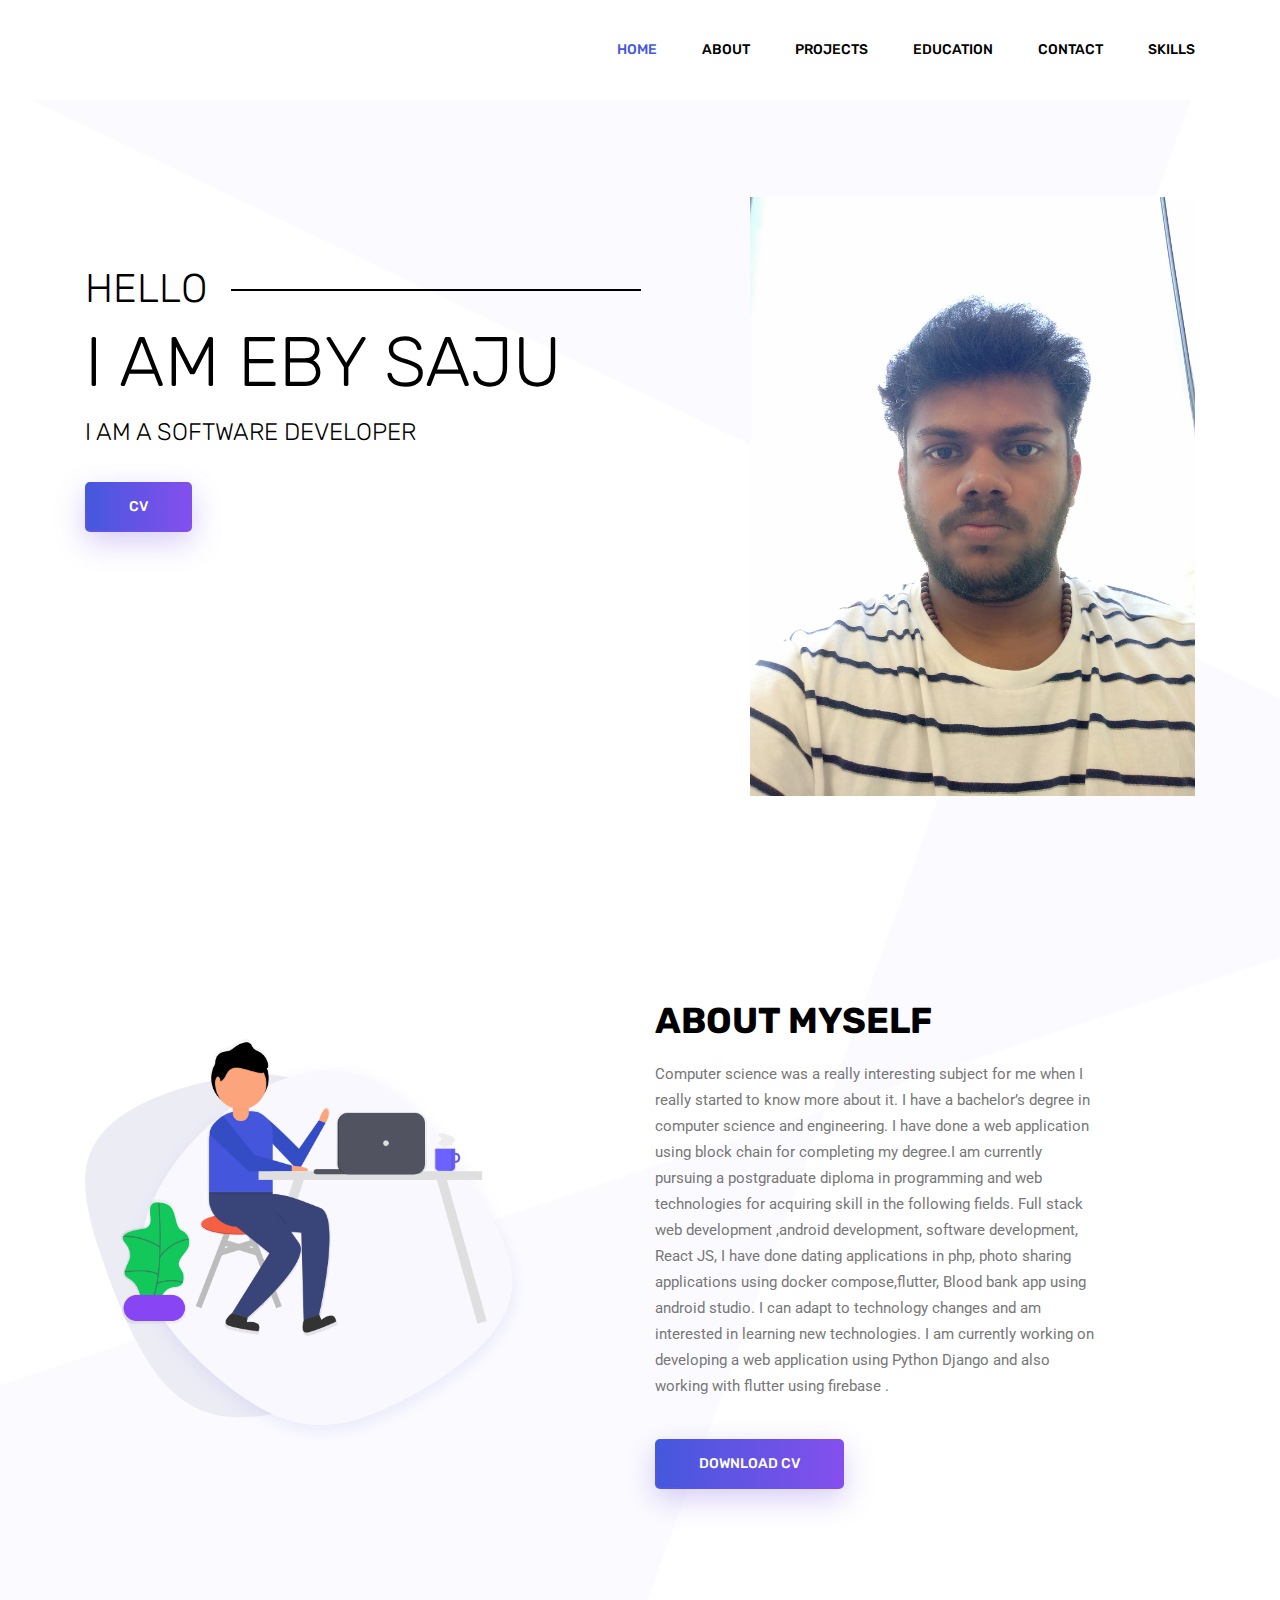
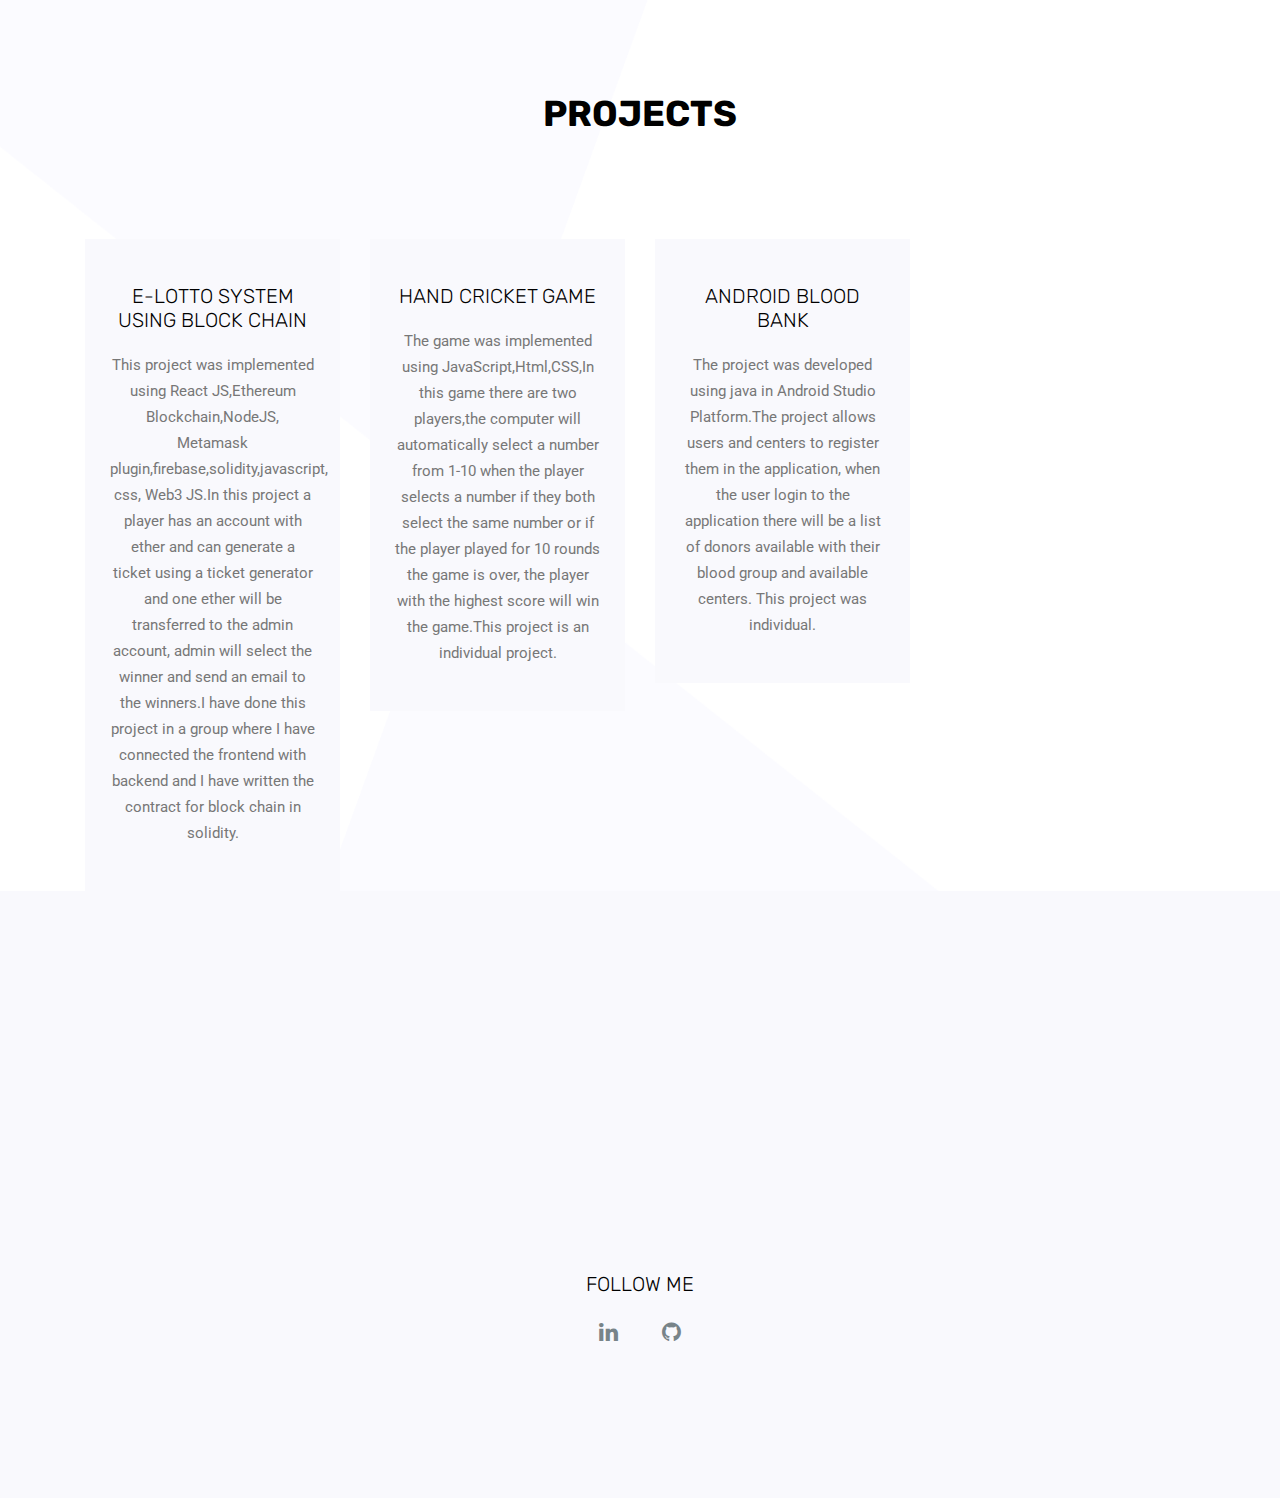
==== commit 79117b19: "changes made" ====
--- a/index.html
+++ b/index.html
@@ -41,6 +41,7 @@
 							<li class="nav-item"><a class="nav-link" href="education.html">Education</a></li>
 				
 							<li class="nav-item"><a class="nav-link" href="contact.html">Contact</a></li>
+							<li class="nav-item"><a class="nav-link" href="skill.html">Skills</a></li>
 						</ul>
 					</div>
 				</div>
--- a/css/style.css
+++ b/css/style.css
@@ -54,6 +54,7 @@
   a:hover, a:focus {
     text-decoration: none;
     outline: none; }
+    
 
 button:focus {
   outline: none;
